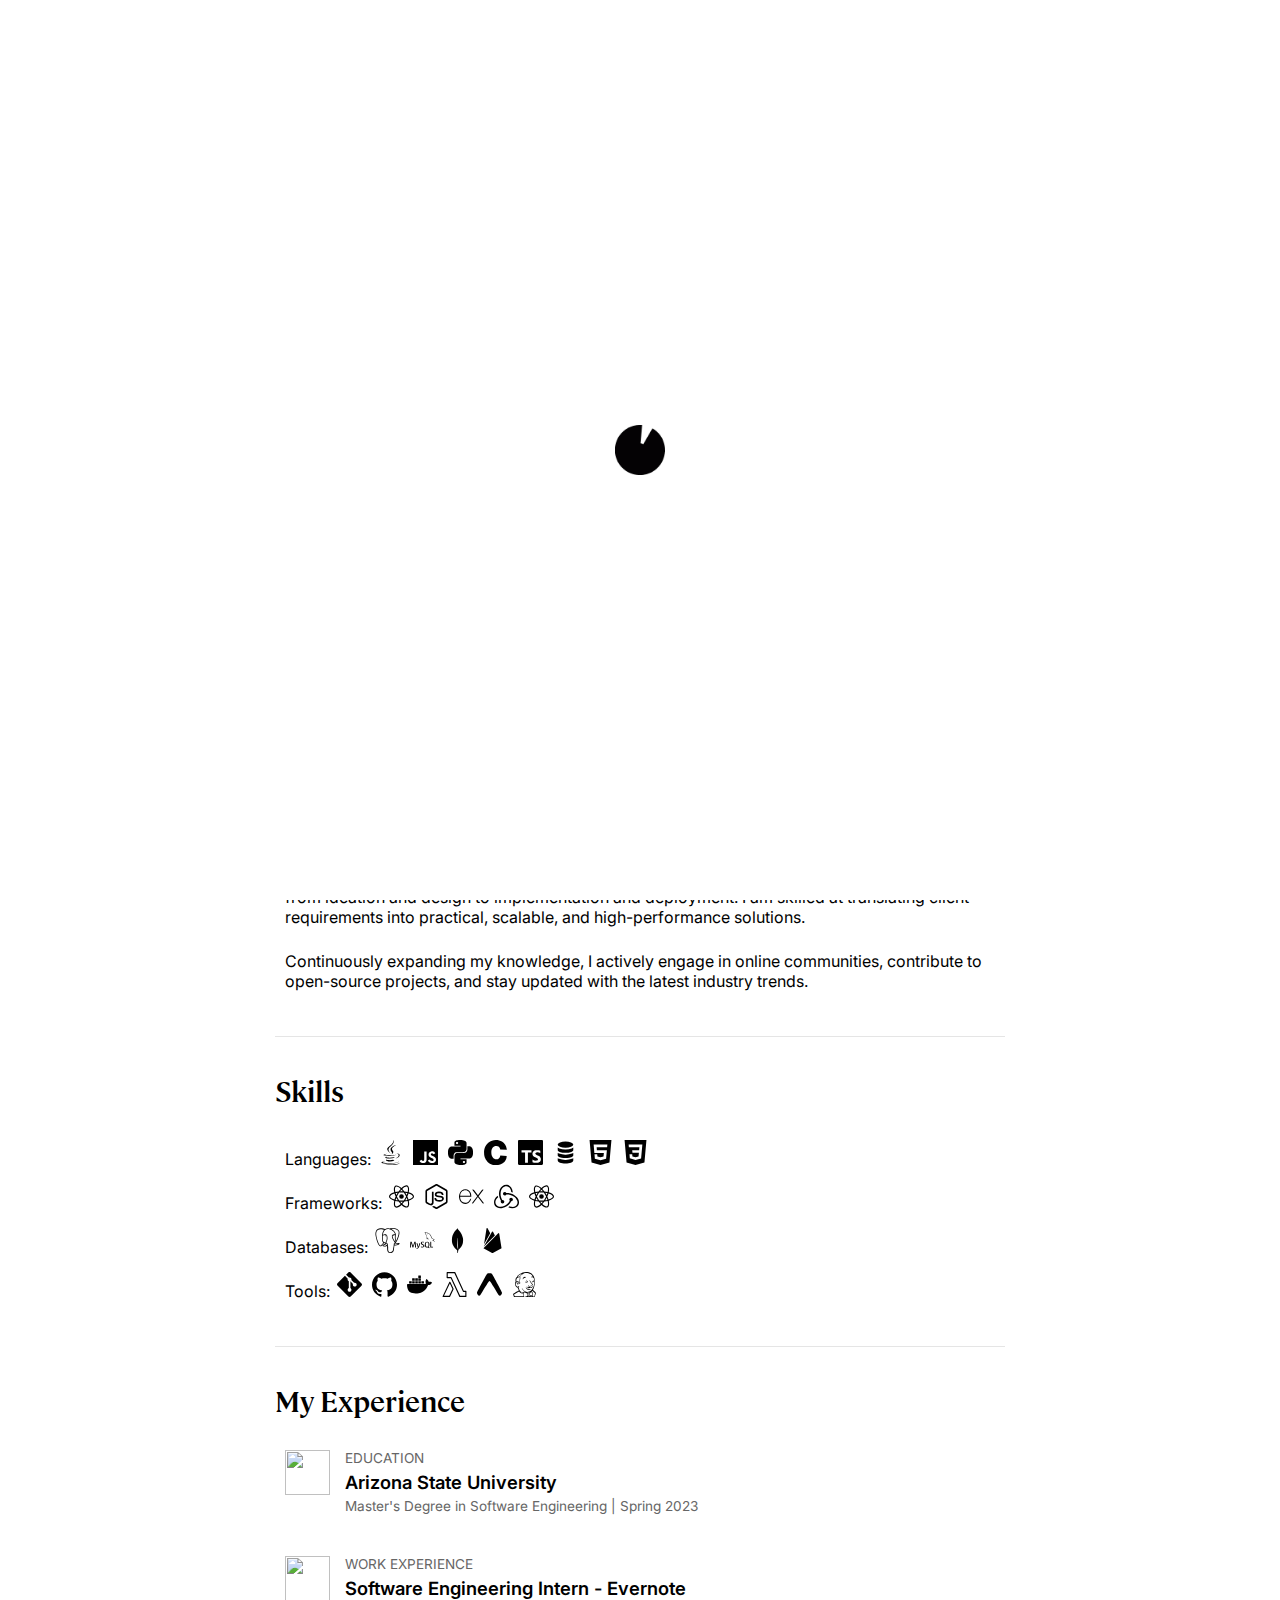
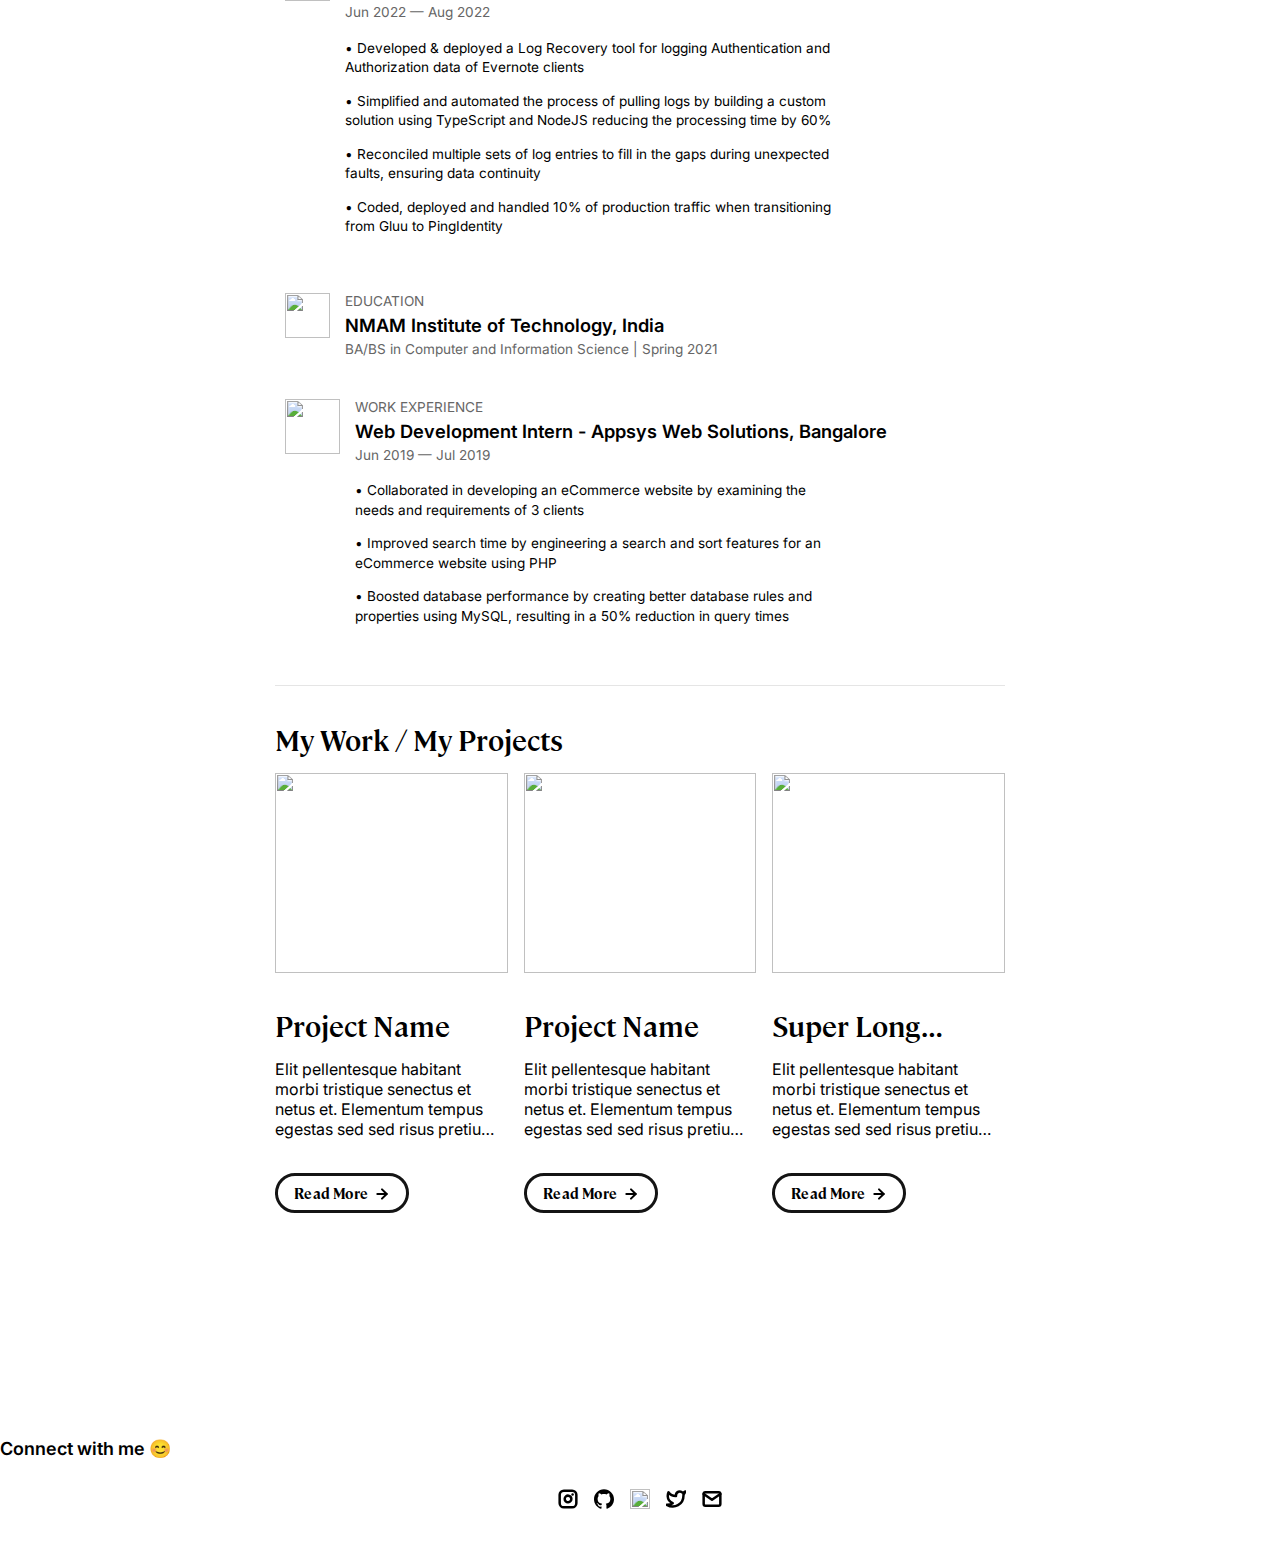
==== index.html @ eb9c3b31 "finished features section" ====
<!DOCTYPE html>
<html lang="en">
	<head>
		<meta charset="utf-8">
    <link rel="icon" href="./assets/images/icon.webp" />
		<title>Maaz's Portfolio</title>
    <meta name="description" content="Check out Maaz Ahmed's portfolio.">
    <meta name="viewport" content="width=device-width, initial-scale=1" />
    <meta name="keywords" content="maaz ahmed, MAAZ AHMED, Ahmed Maaz, Ahmed, Maaz Ahmed, software engineering, full stack development, web development, portfolio, projects, devops, ">
		<link rel="stylesheet" href="./css/layout.css">
    <link rel="stylesheet" href="./css/typography.css">
    <link rel="stylesheet" href="./css/utilities.css">
    <script src="https://cdnjs.cloudflare.com/ajax/libs/animejs/3.2.1/anime.min.js"></script>
    <script defer src="./js/script.js"></script>


	</head>
	<body>
    <!-- NAVBAR -->
    
    <div class="navbar">
      <a class="nav-title-link" href="./index.html">
        <span class="nav-title">My Software Journey</span>
        <a class="button" href="#footer">
          <span class="button-text">Contact Me</span>
        </a>
      </a>
    </div>
    <div id="preloader">
      <img src="./assets/images/loader.gif" alt="Loading...">
    </div>

    <!-- MAIN PAGE CONTENT -->
    <div id="main-content">

      <!-- PORTFOLIO HEADER -->
      <div id="portfolio-header">
        <div id="portfolio-header-image-container">
          <img src="./assets/images/main.webp" class="portfolio-header-image">
        </div>
        <div id="portfolio-header-text-container">
            <div class="header-text">
              <span class="main-title">Hi, I'm Maaz</span>
              <div class="body-text">Versatile Full Stack Developer | Problem Solver | Open Source Enthusiast</div>
              <div class="body-text">I like getting things done</div>
              <div class="body-text">Seeking Entry-Level Software Engineering positions</div>
            </div>
            <a class="button" id="my-work-link">
              <span class="button-text">Check out my projects</span> 
              <image src="./assets/icons/arrow-right.svg" class="right-arrow-icon"/>
            </a>
        </div>
      </div>
      <hr>

      <!-- ABOUT SECTION -->
      <div id="about-section">
        <span class="subheader-text">About Me</span>
        <div class="about-section-content">
          <div class="body-text">I'm a passionate software engineer with a Masters in Software Engineering from Arizona State University (2023) and a Bachelors in Technology in Information Science from NMAM Institute of Technology, India (2021).</div>
          <div class="body-text">Throughout my software engineering journey, I have explored various domains, including web development, mobile development, and productivity tools. I have honed my skills in web development, leveraging technologies such as React for creating responsive and intuitive user interfaces. Additionally, I have dabbled in mobile development using frameworks like React Native to build cross-platform applications that deliver seamless experiences.</div>
          <div class="body-text">In addition to my frontend expertise, I have worked extensively with backend technologies, including Node.js, RESTful APIs, and databases. This has allowed me to develop custom solutions that enhance productivity and streamline workflows for various projects.</div>
          <div class="body-text">My project portfolio showcases a deep understanding of the software development lifecycle, from ideation and design to implementation and deployment. I am skilled at translating client requirements into practical, scalable, and high-performance solutions.</div>
          <div class="body-text">Continuously expanding my knowledge, I actively engage in online communities, contribute to open-source projects, and stay updated with the latest industry trends.</div>
        </div>
      </div>
      <hr>

      <!-- SKILLS SECTION -->

      <div id="skills-section">
        <span class="subheader-text">Skills</span>
        <div class="skills-section-content">
          <div class="body-text">Languages:
            <img src="./assets/icons/java.svg" class="skill-icon" title="Java" />
            <img src="./assets/icons/javascript.svg" class="skill-icon" title="JavaScript" />
            <img src="./assets/icons/python.svg" class="skill-icon" title="Python" />
            <img src="./assets/icons/c.svg" class="skill-icon" title="C" />
            <img src="./assets/icons/typescript.svg" class="skill-icon" title="TypeScript" />
            <img src="./assets/icons/sql.svg" class="skill-icon" title="SQL" />
            <img src="./assets/icons/html5.svg" class="skill-icon" title="HTML5" />
            <img src="./assets/icons/css3.svg" class="skill-icon" title="CSS3" />
          </div>
          <div class="body-text">Frameworks:
            <img src="./assets/icons/react.svg" class="skill-icon" title="React" />
            <img src="./assets/icons/nodedotjs.svg" class="skill-icon" title="Node.js" />
            <img src="./assets/icons/express.svg" class="skill-icon" title="Express" />
            <img src="./assets/icons/redux.svg" class="skill-icon" title="Redux" />
            <img src="./assets/icons/react.svg" class="skill-icon" title="React Native" />
          </div>
          <div class="body-text">Databases: 
            <img src="./assets/icons/postgresql.svg" class="skill-icon" title="PostgreSQL" />
            <img src="./assets/icons/mysql.svg" class="skill-icon" title="MySQL" />
            <img src="./assets/icons/mongodb.svg" class="skill-icon" title="MongoDB" />
            <img src="./assets/icons/firebase.svg" class="skill-icon" title="Firebase" />
          </div>
          <div class="body-text">Tools: 
            <img src="./assets/icons/git.svg" class="skill-icon" title="Git" />
            <img src="./assets/icons/github.svg" class="skill-icon" title="GitHub" />
            <img src="./assets/icons/docker.svg" class="skill-icon" title="Docker" />
            <img src="./assets/icons/awslambda.svg" class="skill-icon" title="AWS Lambda" />
            <img src="./assets/icons/expo.svg" class="skill-icon" title="Expo" />
            <img src="./assets/icons/jenkins.svg" class="skill-icon" title="Jenkins" />
          </div>
        </div>
      </div>
      <hr>

      <!-- EXPERIENCE SECTION -->

      <div id="my-experience-section">
        <span class="subheader-text">My Experience</span>
        <div class="experience-row">
          <img src="./assets/images/asu.webp" class="experience-icon" />
          <div class="experience-column">
            <div class="experience-category">EDUCATION</div>
            <div class="experience-title">Arizona State University</div>
            <div class="experience-subtitle">Master's Degree in Software Engineering  |  Spring 2023</div>
          </div>
        </div>

        <div class="experience-row">
          <img src="./assets/images/evernote.webp" class="experience-icon" />
          <div class="experience-column">
            <div class="experience-category">WORK EXPERIENCE</div>
            <div class="experience-title">Software Engineering Intern - Evernote</div>
            <div class="experience-subtitle">Jun 2022 — Aug 2022</div>
            <div class="experience-description">
              <p>• Developed & deployed a Log Recovery tool for logging Authentication and Authorization data of Evernote clients</p>
              <p>• Simplified and automated the process of pulling logs by building a custom solution using TypeScript and NodeJS reducing the processing time by 60% </p>
              <p>• Reconciled multiple sets of log entries to fill in the gaps during unexpected faults, ensuring data continuity</p>
              <p>• Coded, deployed and handled 10% of production traffic when transitioning from Gluu to PingIdentity</p>
            </div>
          </div>
        </div>

        <div class="experience-row">
          <img src="./assets/images/nitte.webp" class="experience-icon" />
          <div class="experience-column">
            <div class="experience-category">EDUCATION</div>
            <div class="experience-title">NMAM Institute of Technology, India</div>
            <div class="experience-subtitle">BA/BS in Computer and Information Science  |  Spring 2021</div>
          </div>
        </div>

        <div class="experience-row">
          <img src="./assets/icons/work.png" class="work-icon" />
          <div class="experience-column">
            <div class="experience-category">WORK EXPERIENCE</div>
            <div class="experience-title">Web Development Intern - Appsys Web Solutions, Bangalore</div>
            <div class="experience-subtitle">Jun 2019 — Jul 2019</div>
            <div class="experience-description">
              <p>• Collaborated in developing an eCommerce website by examining the needs and requirements of 3 clients</p>
              <p>• Improved search time by engineering a search and sort features for an eCommerce website using PHP</p>
              <p>• Boosted database performance by creating better database rules and properties using MySQL, resulting in a 50% reduction in query times</p>
            </div>
          </div>
        </div>
      </div>
      <hr>

      <!-- PROJECTS / MY WORK SECTION -->
      <div id="my-work-section">
        
        <span class="subheader-text">My Work / My Projects</span>

        <div class="projects-container">
          <div class="project-card">
            <img src="./assets/images/desktop.webp" class="project-image">
            <div class="project-card-text-container">
              <div class="subheader-text project-title">Project Name</div>
              <div class="body-text project-card-text">Elit pellentesque habitant morbi tristique senectus et netus et. Elementum tempus egestas sed sed risus pretium quam. Nibh ipsum consequat nisl vel pretium</div>
            </div>
            <a class="button" href="./pages/artnbuff/artnbuff.html">
              <span class="button-text">Read More</span>
              <image src="./assets/icons/arrow-right.svg" class="right-arrow-icon"/>
            </a>
          </div>
          <div class="project-card">
            <img src="./assets/images/code.webp" class="project-image">
            <div class="project-card-text-container">
              <div class="subheader-text project-title">Project Name</div>
              <div class="body-text project-card-text">Elit pellentesque habitant morbi tristique senectus et netus et. Elementum tempus egestas sed sed risus pretium quam. Nibh ipsum consequat nisl vel pretium</div>
            </div>
            <a class="button" href="./project-pages/project-template.html">
              <span class="button-text">Read More</span>
              <image src="./assets/icons/arrow-right.svg" class="right-arrow-icon"/>
            </a>
          </div>
          <div class="project-card">
            <img src="./assets/images/sketchbook.webp" class="project-image">
            <div class="project-card-text-container">
              <div class="subheader-text project-title">Super Long Project Name That Should be Hidden</div>
              <div class="body-text project-card-text">Elit pellentesque habitant morbi tristique senectus et netus et. Elementum tempus egestas sed sed risus pretium quam. Nibh ipsum consequat nisl vel pretium</div>
            </div>
            <a class="button" href="./project-pages/project-template.html">
              <span class="button-text">Read More</span>
              <image src="./assets/icons/arrow-right.svg" class="right-arrow-icon"/>
            </a>
          </div>
        </div>
      </div>
    </div>

    <!-- FOOTER -->
    <div class="footer-text">Connect with me 😊</div>
    <div id="footer">
      
        <a class="icon-link" target="_blank" href="https://www.instagram.com/elfilosof/">
          <image src="./assets/icons/instagram.svg" class="footer-icon"/>
        </a>

        <a class="icon-link" target="_blank" href="https://github.com/elfilosof87">
          <image src="./assets/icons/github.svg" class="footer-icon"/>
        </a>

        <a class="icon-link" target="_blank" href="https://www.linkedin.com/in/maazahmed87/">
          <image src="./assets/icons/linkedin.svg" class="footer-icon"/>
        </a>

        <a class="icon-link" target="_blank" href="https://twitter.com/elfilosof87">
          <image src="./assets/icons/twitter.svg" class="footer-icon"/>
        </a>
        <a class="icon-link" href="mailto:elfilosof@protonmail.com">
          <image src="./assets/icons/mail.svg" class="footer-icon"/>
        </a>
      
    </div>

	</body>
</html>
---- css/layout.css ----
* {
  box-sizing: border-box;
}

html {
  text-size-adjust: none;
  -webkit-text-size-adjust: none;
  -moz-text-size-adjust: none;
  -ms-text-size-adjust: none;
}

body {
  margin: 0;
  -webkit-font-smoothing: antialiased;
  -moz-osx-font-smoothing: grayscale;
  background-color: white;
  color: black;
}

hr {
  border: none;
  border-top: 0.5px solid #e5e5e5;
  margin: 0px 0;
}



/* Main Page Layout */

#main-content {
  margin: 225px 425px;
  display: flex;
  flex-direction: column;
  gap: 35px 65px;
}




/* Portfolio Header */

#portfolio-header {
  display: flex;
  gap: 20px;
  align-items: center;
}

#portfolio-header-image-container {
  display: flex;
  flex-direction: column;
  gap: 10px;
  flex-basis: 50%;
}

.portfolio-header-image {
  width: 100%;
  height: auto;
}

#portfolio-header-text-container {
  display: flex;
  flex-direction: column;
  gap: 34px;
  flex-basis: 75%;
}




/* About Section */

#about-section {
  display: flex;
  flex-direction: column;
  gap: 16px;
}

.about-section-content {
  display: flex;
  flex-direction: column;
  gap: 24px;
  padding: 10px;
  transition: box-shadow 0.3s ease;
}
.about-section-content:hover{
  box-shadow: 0 0 10px 2px rgba(0, 0, 0, 0.1);
}

/* Skills Section */
#skills-section {
  display: flex;
  flex-direction: column;
  gap: 16px;
}
.skills-section-content{
  display: flex;
  flex-direction: column;
  gap: 15px;
  margin-top: 6px;
  padding: 10px;
  transition: box-shadow 0.3s ease;
}

.skills-section-content:hover{
  box-shadow: 0 0 10px 2px rgba(0, 0, 0, 0.1);
}

.skill-icon{
  width: 25px;
  height: 25px;
  margin-left: 3px;
  margin-right: 3px;
}

/* Experience Section */
#my-experience-section {
  display: flex;
  flex-direction: column;
  gap: 16px;
}

.my-section-content {
  display: flex;
  flex-direction: column;
  gap: 24px;
}

.experience-row{
  display: flex;
  flex-direction: row;
  gap: 15px;
  margin-top: 6px;
  padding: 10px;
  transition: box-shadow 0.3s ease;
}
.experience-row:hover{
  box-shadow: 0 0 10px 2px rgba(0, 0, 0, 0.1);
}

.experience-column{
  display: flex;
  flex-direction: column;
  gap: 5px;
}

.experience-icon{
  width: 45px;
  height: 45px;
}

.work-icon{
  width:55px;
  height:55px;
}


/* Project Section */

#my-work-section {
  display: flex;
  flex-direction: column;
  gap: 16px;
}

.projects-container {
  display: flex;
  gap: 34px 16px;
  flex-wrap: wrap;
}

    /* Project Cards */

    .project-card {
      max-width: calc((100% - 32px) / 3);
      display: flex;
      flex-direction: column;
      gap: 34px;
    }

    .project-card-text-container {
      flex-direction: column;
      display: flex;
      gap: 16px
    }

    .project-image {
      width: 100%;
      height: 200px;
      object-fit: cover;
      object-position: center;
    }




/* Project Pages */

#project-header {
  display: flex;
  flex-direction: column;
  gap: 16px;
}

.project-header-image {
  width: 100%;
  height: auto;
}

#project-details {
  display: flex;
  flex-direction: column;
  gap: 16px;
}

.project-details-content {
  display: flex;
  flex-direction: column;
  gap: 34px;
}

.project-features{
  gap: 15px;
  width: 93%;
  padding: 0% 3%;
}

    /* Project Gallery */

    #project-gallery {
      display: flex;
      flex-direction: column;
      gap: 16px;
    }

    .project-gallery-content {
      display: flex;
      flex-wrap: wrap;
      gap: 34px 16px;
    }

    .gallery-image-container {
      width: 100%;
      display: flex;
      flex-direction: column;
      gap: 10px;
    }

    .gallery-image-container.half-width {
      width: calc((100% - 16px) / 2);
    }

    .gallery-image {
      width: 100%;
      height: auto;
    }


/* Extra Extra large devices (large laptops and desktops, 1200px and below) */
@media only screen and (max-width: 1600px) {
  #main-content {
    margin: 225px 275px;
  }
}

/* Extra large devices (large laptops and desktops, 1200px and below) */
@media only screen and (max-width: 1200px) {
  #main-content {
    margin: 225px 175px;
  }
}

/* Large devices (laptops/desktops, 1000px and below) */
@media only screen and (max-width: 1000px) {
  #main-content {
    margin: 225px 75px;
  }
}

/* Small devices (portrait tablets and large phones, 800px and below) */
@media only screen and (max-width: 800px) {
  #main-content {
    margin: 125px 20px;
  }

  #portfolio-header {
    flex-direction: column;
  }

  .project-card {
    max-width: calc((100% - 16px) / 2);
  }
}

/* Small devices (portrait tablets and large phones, 600px and below) */
@media only screen and (max-width: 600px) {
  #main-content {
    margin: 125px 20px;
  }

  .project-card {
    max-width: 100%;
  }
}


#preloader {
  position: fixed;
  top: 0;
  left: 0;
  width: 100%;
  height: 100%;
  background-color: #fff;
  z-index: 9999;
  display: flex;
  justify-content: center;
  align-items: center;
}

#preloader img {
  width: 50px;
  height: 50px;
  animation: spin 2s linear infinite;
}

@keyframes spin {
  0% {
    transform: rotate(0deg);
  }
  100% {
    transform: rotate(360deg);
  }
}

/* Hide preloader once content is loaded */
body.loaded #preloader {
  display: none;
}
---- css/typography.css ----
/* Path: css\typography.css */
/* how to import font from '/assets/font*/

@import url("/assets/font/stylesheet.css");
@import url('https://fonts.googleapis.com/css2?family=Inter:wght@100;200;300;400&display=swap');



body {
  font-family: "Cambon";
}

.nav-title {
  font-weight: 700;
  font-size: 24px;
}

.button-text {
  font-size: 14px;
  font-weight: 700;
}

.image-caption {
  font-family: 'Inter';
  font-size: 14px;
  font-weight: 400;
}

.main-title {
  font-size: 48px;
  font-weight: 700;
}

.subheader-text {
  font-size: 28px;
  font-weight: 600;
  font-family: 'Cambon';
}

.body-text {
  font-family: 'Inter';
  font-size: 16px;
  font-weight: 400;
}

.experience-category{
  font-family: 'Inter';
  font-weight: 400;
  color: #666;
  font-size: 0.85rem;
}

.experience-title{
  font-family: 'Inter';
  font-weight: 600;
  font-size: 1.15rem;
}

.experience-subtitle{
  font-family: 'Inter';
  font-weight: 400;
  color:#666;
  font-size: 0.85rem;
}

.experience-description{
  font-family: 'Inter';
  font-weight: 400;
  font-size: 0.85rem;
  width: 75%;
  line-height: 1.45;
}

.project-card-text {
  overflow: hidden;
  text-overflow: ellipsis;
  display: -webkit-box;
  -webkit-line-clamp: 4;
  -webkit-box-orient: vertical;
}

.project-title {
  overflow: hidden;
  text-overflow: ellipsis;
  display: -webkit-box;
  -webkit-line-clamp: 1;
  -webkit-box-orient: vertical;
}

.features-bold{
  font-family: 'Inter';
  font-weight: 600;
}

.footer-text {
  font-family: 'Inter';
  font-size: 18px;
  font-weight: 600;
}
---- css/utilities.css ----
/* Icons */

.right-arrow-icon {
  width: 16px;
  height: 16px;
  margin-top: 1px;
}

.footer-icon {
  width: 20px;
  height: 20px;
}

a.icon-link {
  transition: transform 200ms ease-in-out;
}

a.icon-link:hover {
  cursor: pointer;
  stroke-width: 5;
  margin: 0;
  transform: rotate(15deg);
}


/* Navbar Styling */

.navbar {
  width: 100%;
  padding: 30px 50px;
  display: flex;
  justify-content: space-between;
  align-items: center;
  position: fixed;
  top: 0;
  left: 0;
}

.nav-title-link {
  color: black;
  text-decoration: none;
}

.nav-title-link:hover {
  text-decoration: underline;
}

/* Small devices (portrait tablets and large phones, 800px and below) */
@media only screen and (max-width: 800px) {
  .navbar {
    padding: 20px 20px;
    background-color: white
  }
}


/* Button Styling */

a.button {
  padding: 8px 16px;
  border: 3px solid #141414;
  border-radius: 50px;
  color: black;
  text-decoration: none;
  width: fit-content;
  display: flex;
  gap: 5px;
  align-items: center;
}

a.button:hover {
  text-decoration: underline;
  text-decoration-thickness: 2px;
  cursor: pointer;
}


/* Footer Styling */

#footer {
  width: 100%;
  display: flex;
  padding: 30px 50px;
  justify-content: center;
  align-items: center;
  gap: 16px;
}

/* Link Styling */
a.no-underline {
  text-decoration: none;
  color: black
}

a.no-underline:hover {
  text-decoration: underline;
  cursor: pointer;
}

/* Small devices (portrait tablets and large phones, 800px and below) */
@media only screen and (max-width: 800px) {
  #footer {
    padding: 20px 20px;
  }
}
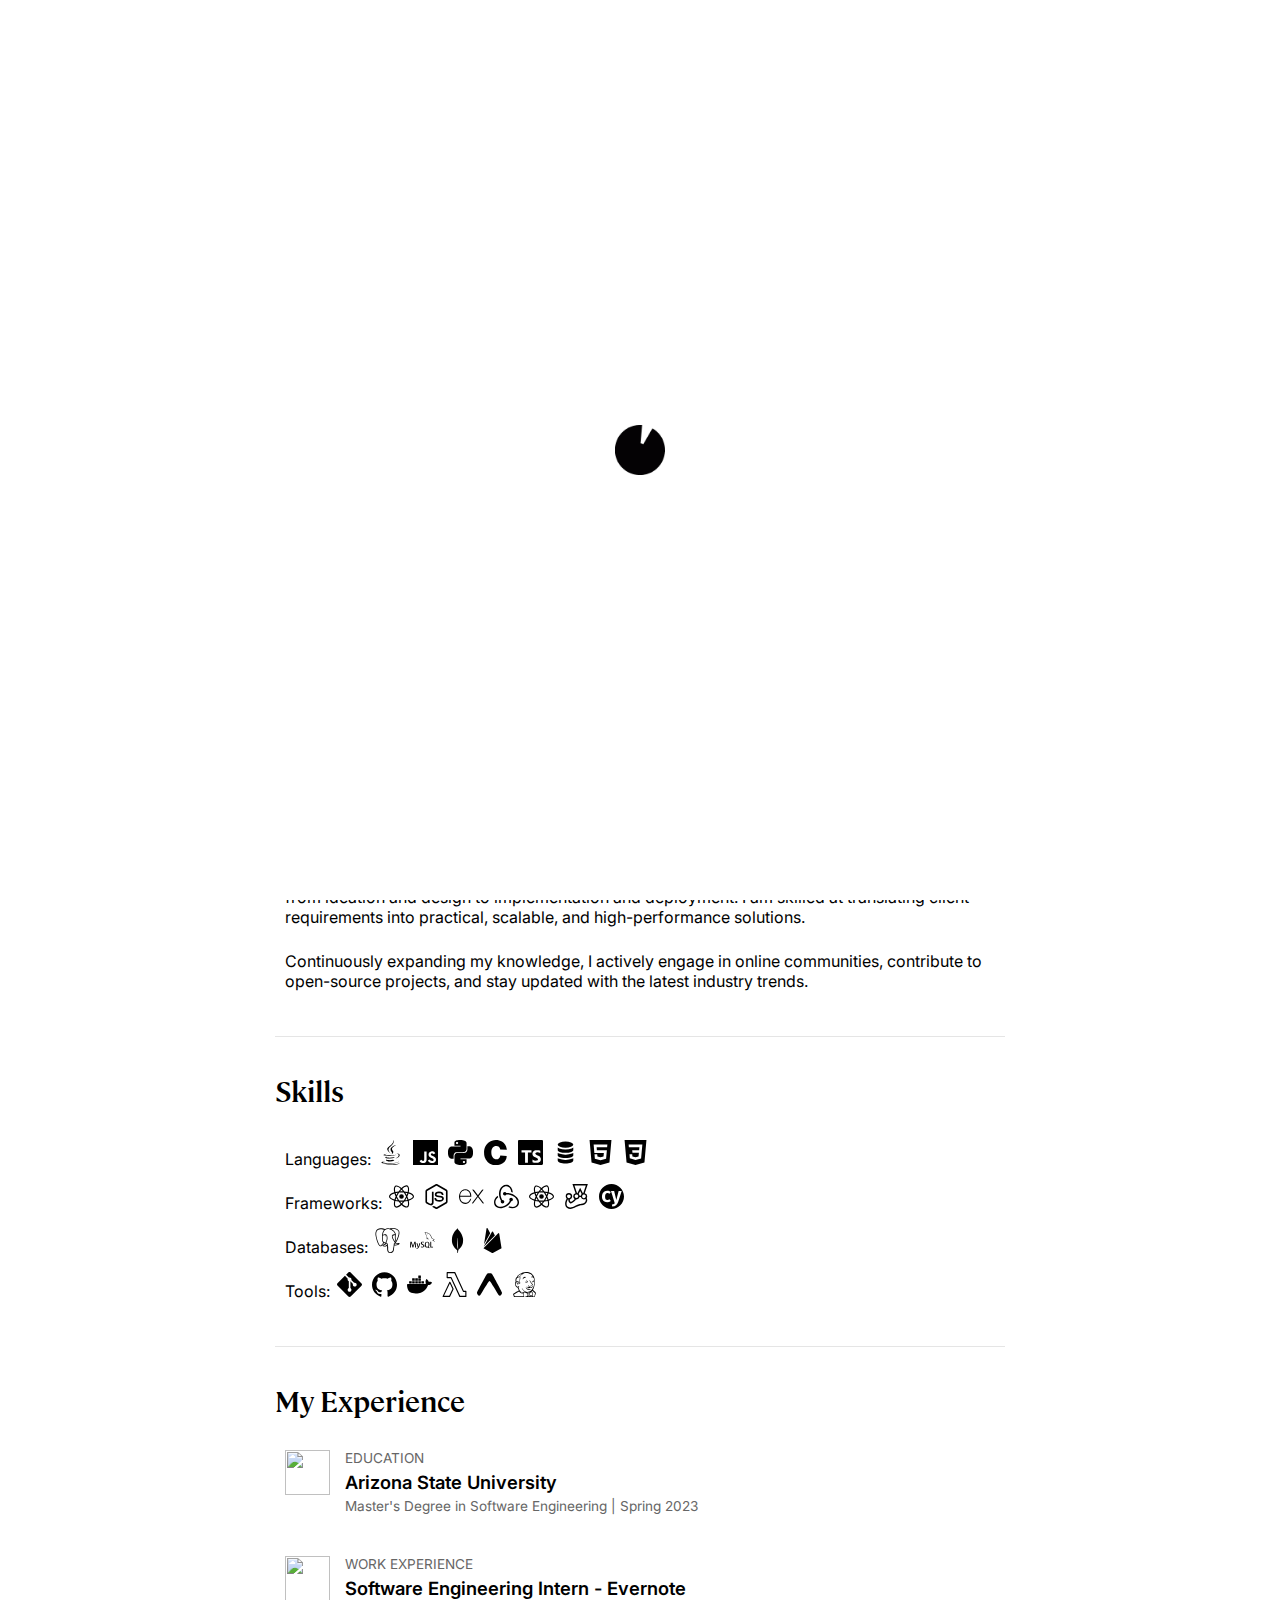
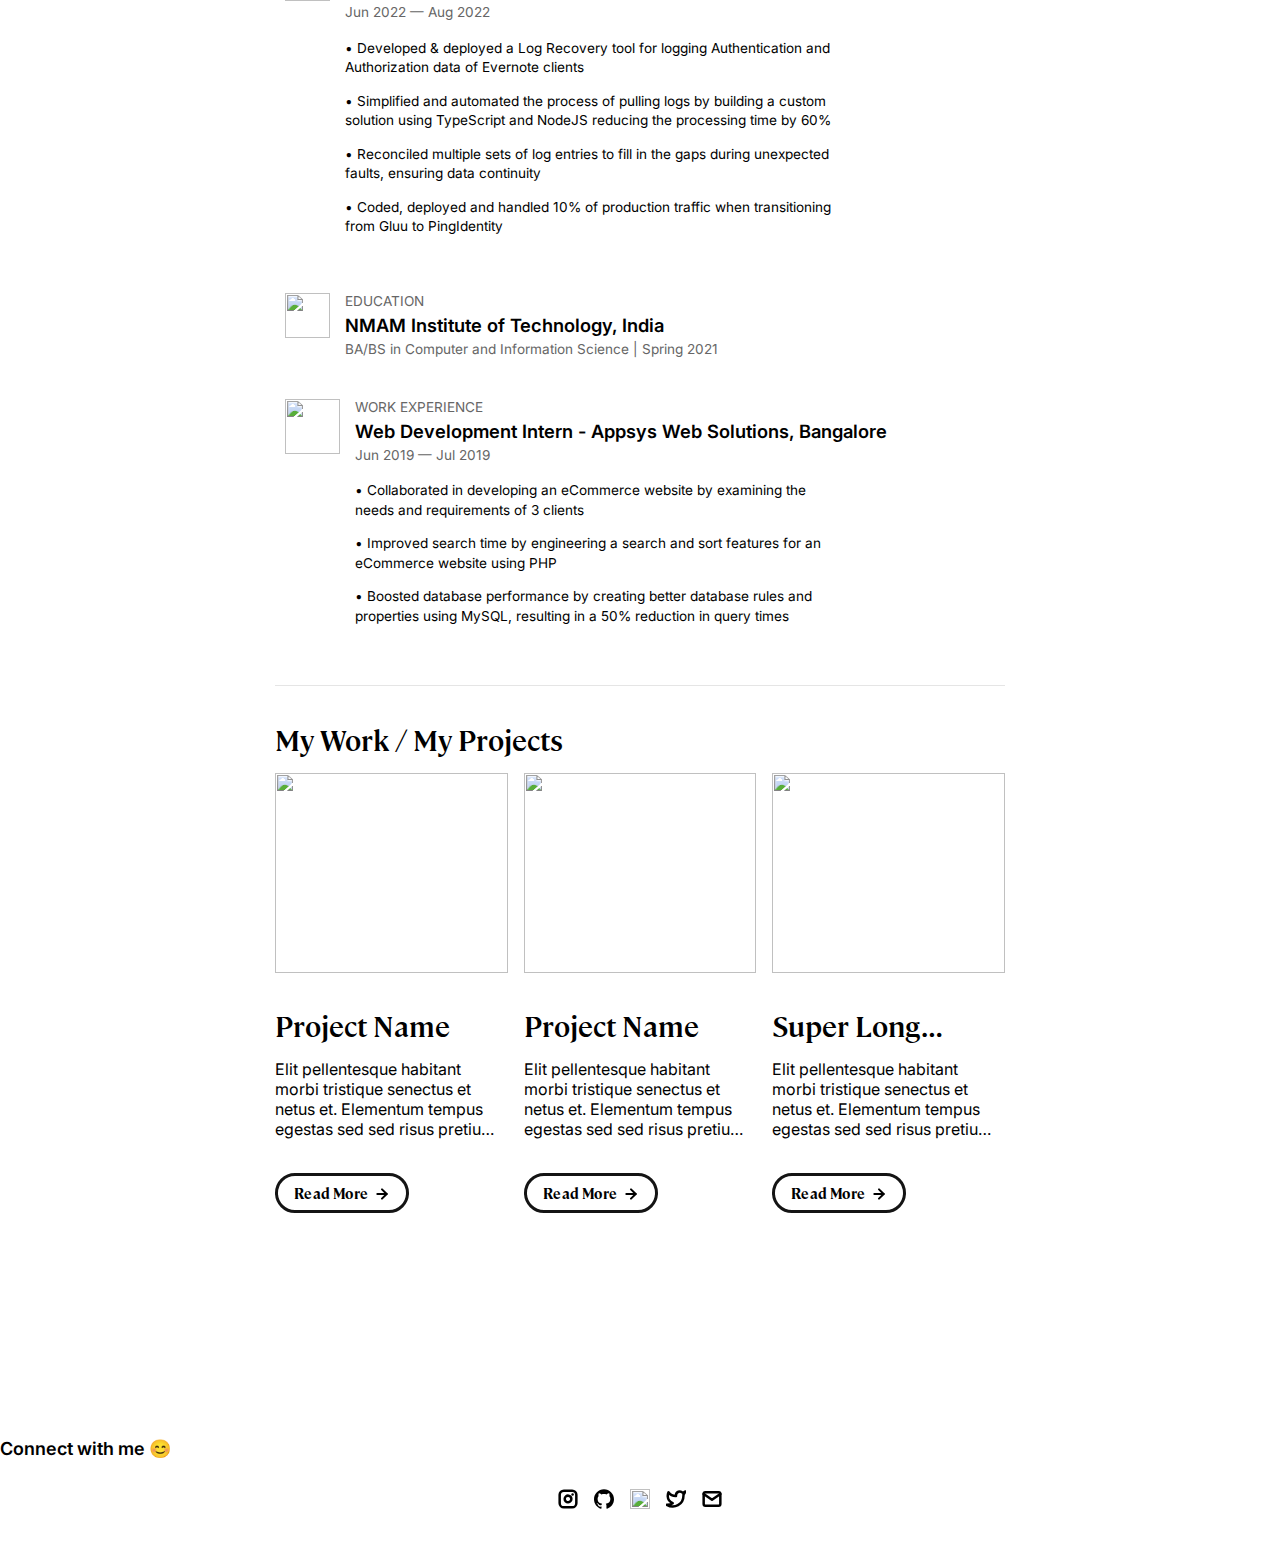
==== commit 2419d90f: "loader for project page done" ====
--- a/index.html
+++ b/index.html
@@ -87,6 +87,8 @@
             <img src="./assets/icons/express.svg" class="skill-icon" title="Express" />
             <img src="./assets/icons/redux.svg" class="skill-icon" title="Redux" />
             <img src="./assets/icons/react.svg" class="skill-icon" title="React Native" />
+            <img src="./assets/icons/jest.svg" class="skill-icon" title="Jest" />
+            <img src="./assets/icons/cypress.svg" class="skill-icon" title="Cypress" />
           </div>
           <div class="body-text">Databases: 
             <img src="./assets/icons/postgresql.svg" class="skill-icon" title="PostgreSQL" />
--- a/css/layout.css
+++ b/css/layout.css
@@ -222,6 +222,13 @@
   gap: 15px;
   width: 93%;
   padding: 0% 3%;
+}
+
+.project-technolgies{
+  display: flex;
+  flex-direction: row;
+  padding: 0% 3%;
+  gap: 1%
 }
 
     /* Project Gallery */
@@ -334,4 +341,4 @@
 /* Hide preloader once content is loaded */
 body.loaded #preloader {
   display: none;
-}
+}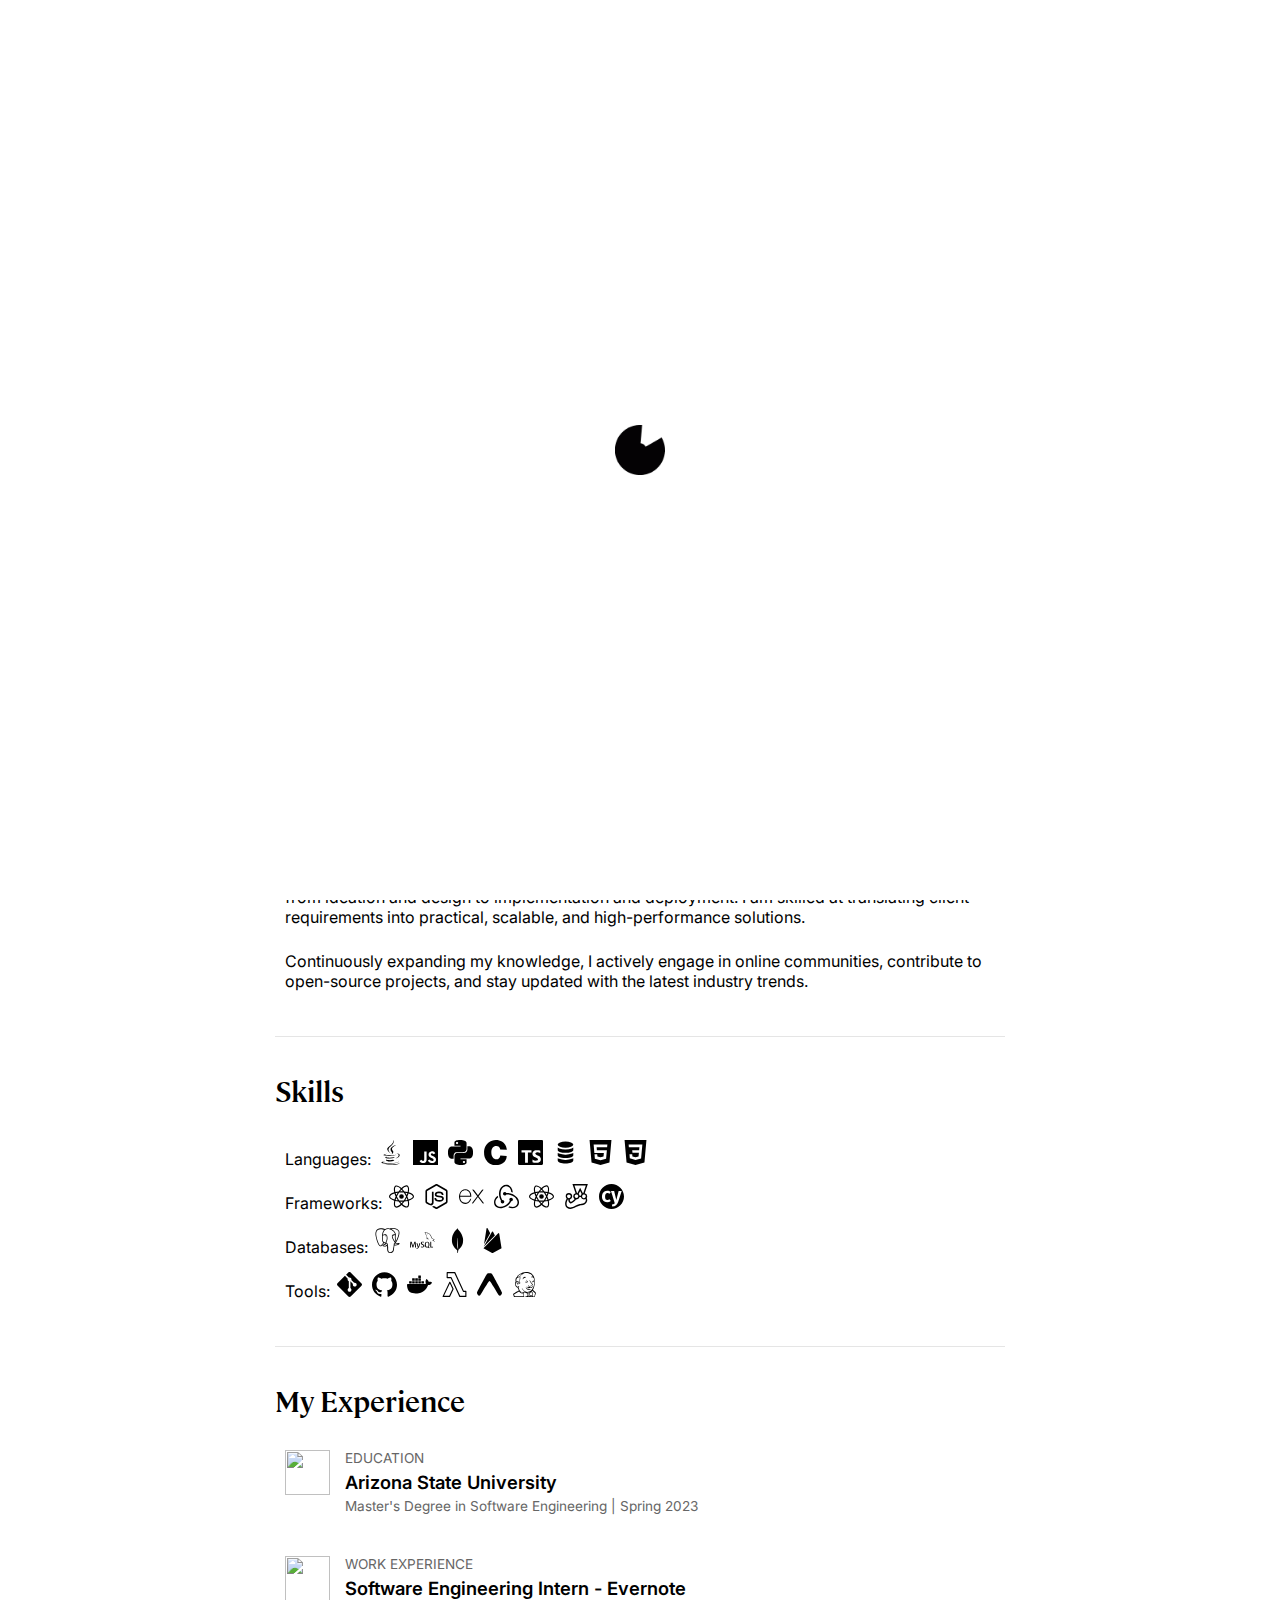
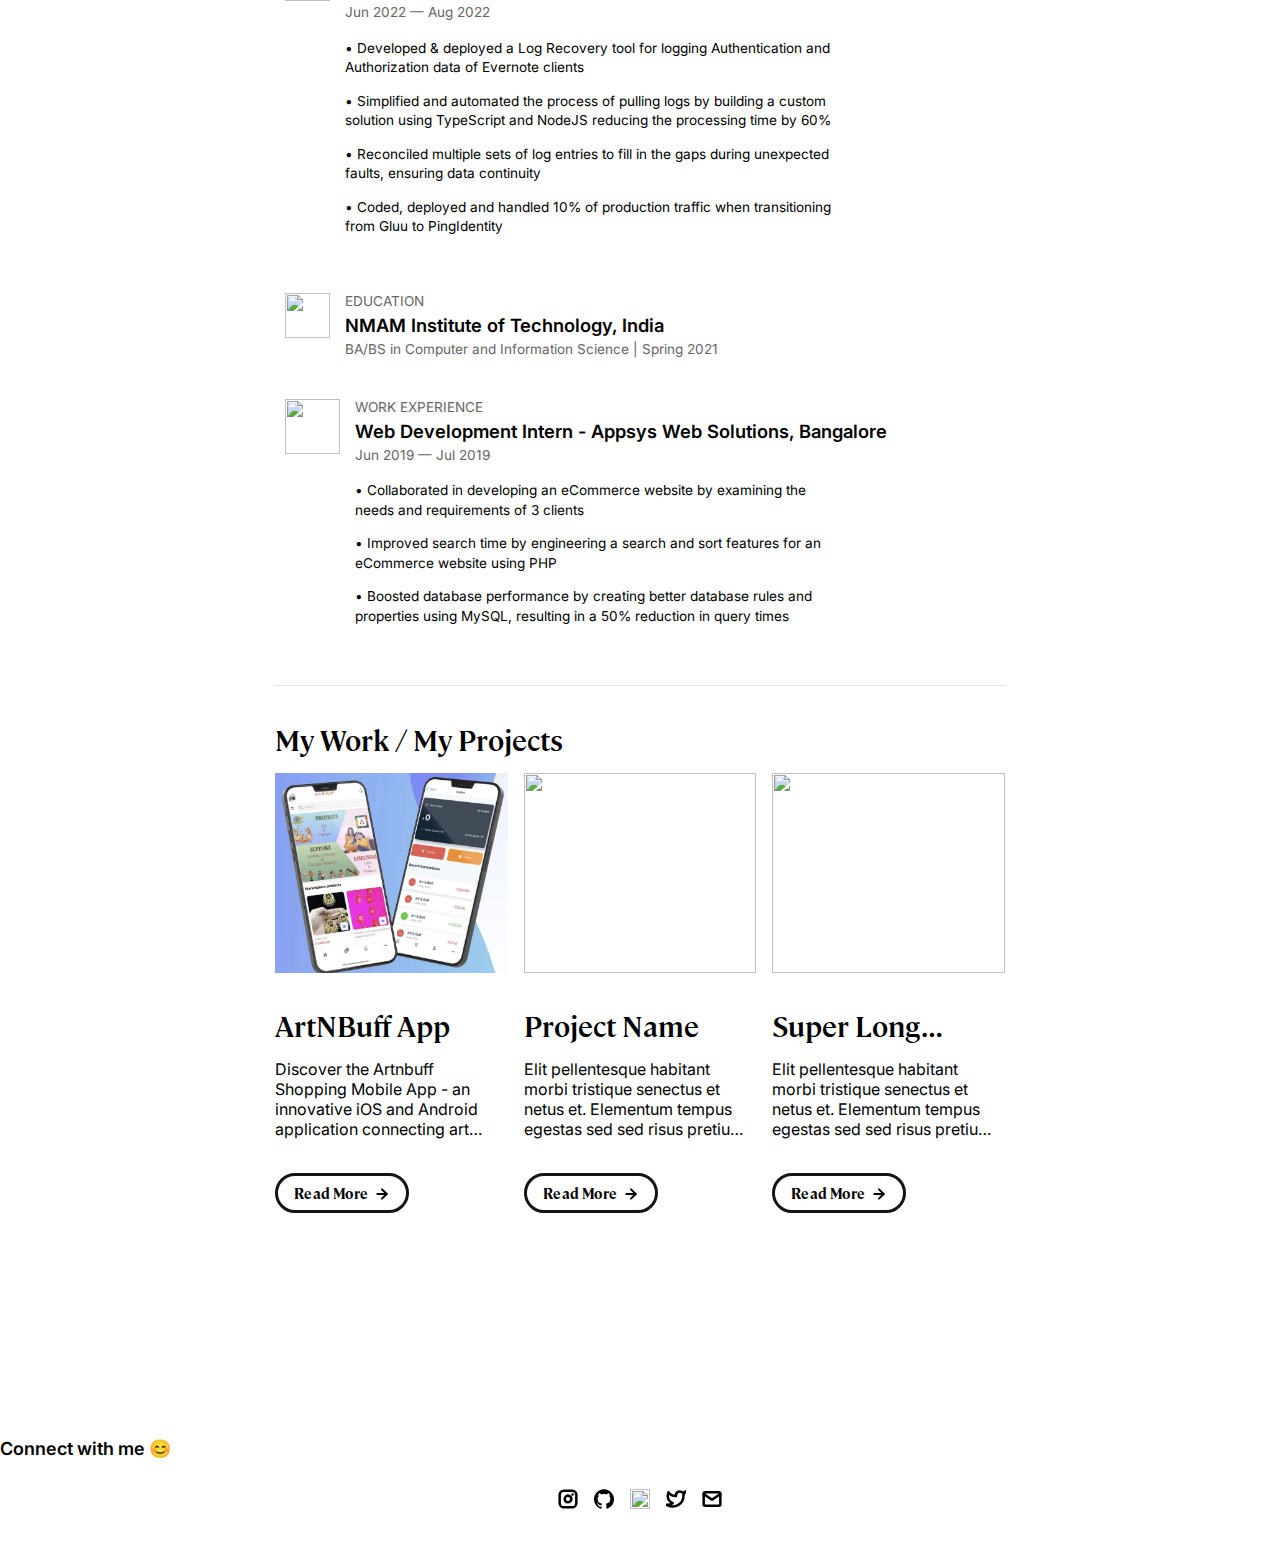
==== commit b886b318: "finished gallery and screenshots artnbuff" ====
--- a/index.html
+++ b/index.html
@@ -168,10 +168,11 @@
 
         <div class="projects-container">
           <div class="project-card">
-            <img src="./assets/images/desktop.webp" class="project-image">
+            <img src="./assets/images/1.webp" class="project-image">
             <div class="project-card-text-container">
-              <div class="subheader-text project-title">Project Name</div>
-              <div class="body-text project-card-text">Elit pellentesque habitant morbi tristique senectus et netus et. Elementum tempus egestas sed sed risus pretium quam. Nibh ipsum consequat nisl vel pretium</div>
+              <div class="subheader-text project-title">ArtNBuff App</div>
+              <div class="body-text project-card-text">Discover the Artnbuff Shopping Mobile App - an innovative iOS and Android application connecting art lovers worldwide
+              with Indian art.</div>
             </div>
             <a class="button" href="./pages/artnbuff/artnbuff.html">
               <span class="button-text">Read More</span>
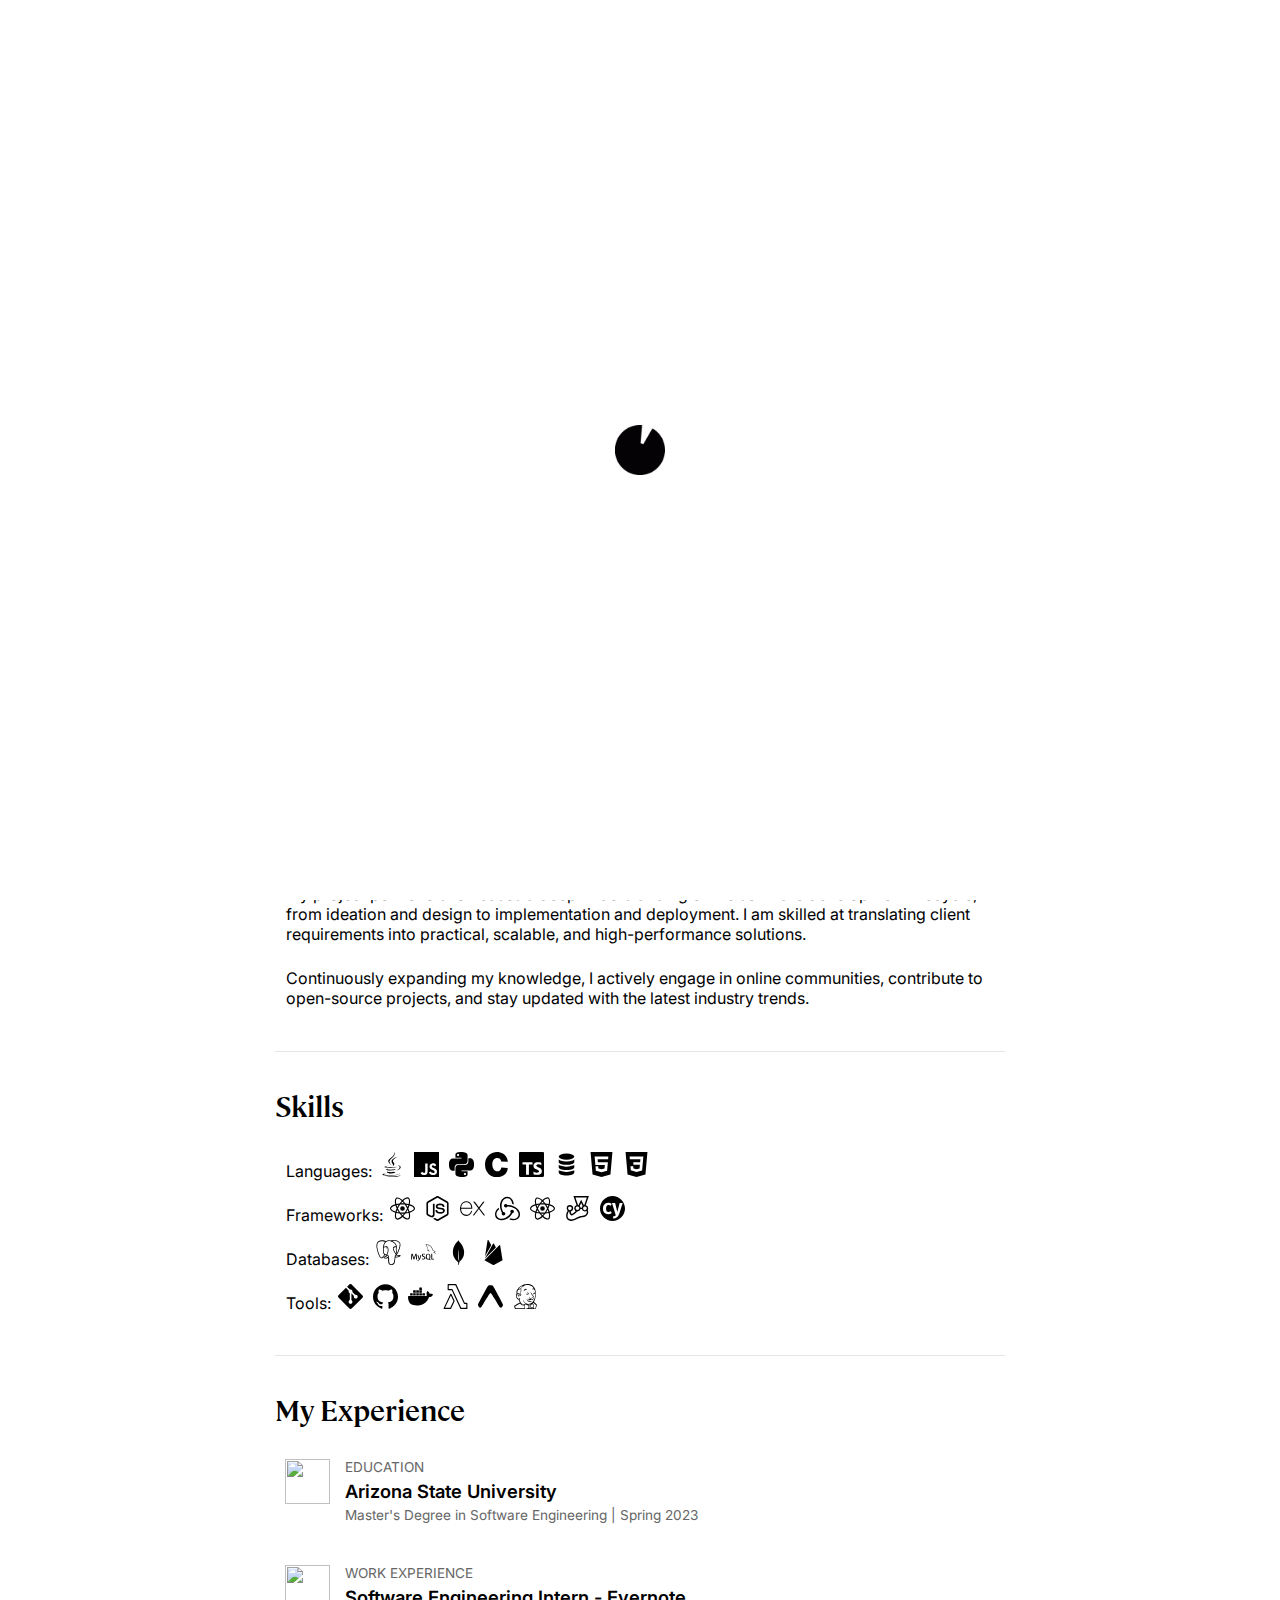
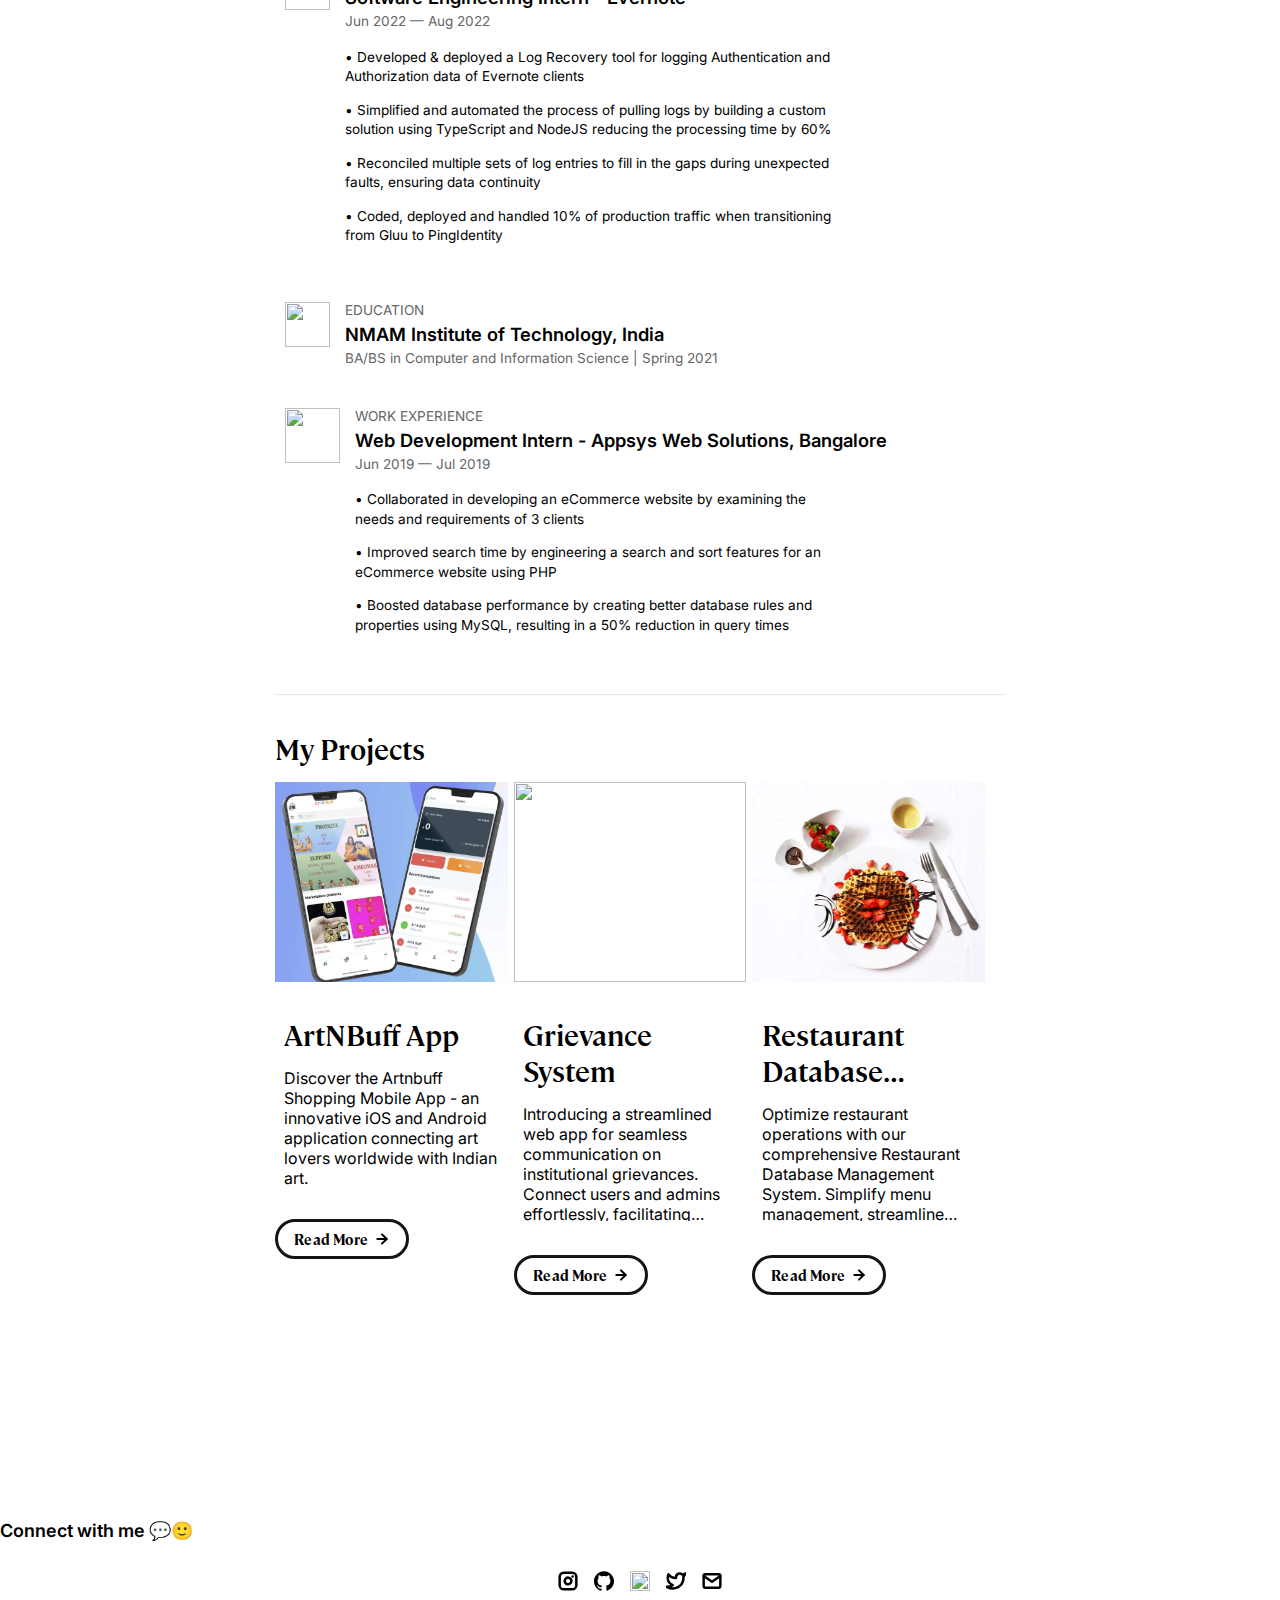
==== commit 70ee007d: "project 3 card updated" ====
--- a/index.html
+++ b/index.html
@@ -41,8 +41,8 @@
         <div id="portfolio-header-text-container">
             <div class="header-text">
               <span class="main-title">Hi, I'm Maaz</span>
-              <div class="body-text">Versatile Full Stack Developer | Problem Solver | Open Source Enthusiast</div>
-              <div class="body-text">I like getting things done</div>
+              <div class="body-text">Versatile Full Stack Developer 🔧| Problem Solver 🧩| Open Source Enthusiast 📚</div>
+              <div class="body-text">I like to dive into complex everday problems and find elegant code solutions 🔎🚀</div>
               <div class="body-text">Seeking Entry-Level Software Engineering positions</div>
             </div>
             <a class="button" id="my-work-link">
@@ -164,7 +164,7 @@
       <!-- PROJECTS / MY WORK SECTION -->
       <div id="my-work-section">
         
-        <span class="subheader-text">My Work / My Projects</span>
+        <span class="subheader-text">My Projects</span>
 
         <div class="projects-container">
           <div class="project-card">
@@ -180,33 +180,35 @@
             </a>
           </div>
           <div class="project-card">
-            <img src="./assets/images/code.webp" class="project-image">
+            <img src="./assets/images/2.webp" class="project-image">
             <div class="project-card-text-container">
-              <div class="subheader-text project-title">Project Name</div>
-              <div class="body-text project-card-text">Elit pellentesque habitant morbi tristique senectus et netus et. Elementum tempus egestas sed sed risus pretium quam. Nibh ipsum consequat nisl vel pretium</div>
+              <div class="subheader-text project-title">Grievance System</div>
+              <div class="body-text project-card-text">Introducing a streamlined web app for seamless communication on institutional
+                grievances. Connect users and admins effortlessly, facilitating prompt resolution and effective collaboration.</div>
+            </div>
+            <a class="button" href="./pages/grievancesystem/grievancesystem.html">
+              <span class="button-text">Read More</span>
+              <image src="./assets/icons/arrow-right.svg" class="right-arrow-icon"/>
+            </a>
+          </div>
+          <div class="project-card">
+            <img src="./assets/images/3.webp" class="project-image">
+            <div class="project-card-text-container">
+              <div class="subheader-text project-title">Restaurant Database Management System</div>
+              <div class="body-text project-card-text">Optimize restaurant operations with our comprehensive Restaurant Database Management System. Simplify menu
+              management, streamline reservations, optimize order processing, and tracking.</div>
             </div>
             <a class="button" href="./project-pages/project-template.html">
               <span class="button-text">Read More</span>
               <image src="./assets/icons/arrow-right.svg" class="right-arrow-icon"/>
             </a>
           </div>
-          <div class="project-card">
-            <img src="./assets/images/sketchbook.webp" class="project-image">
-            <div class="project-card-text-container">
-              <div class="subheader-text project-title">Super Long Project Name That Should be Hidden</div>
-              <div class="body-text project-card-text">Elit pellentesque habitant morbi tristique senectus et netus et. Elementum tempus egestas sed sed risus pretium quam. Nibh ipsum consequat nisl vel pretium</div>
-            </div>
-            <a class="button" href="./project-pages/project-template.html">
-              <span class="button-text">Read More</span>
-              <image src="./assets/icons/arrow-right.svg" class="right-arrow-icon"/>
-            </a>
-          </div>
         </div>
       </div>
     </div>
 
     <!-- FOOTER -->
-    <div class="footer-text">Connect with me 😊</div>
+    <div class="footer-text">Connect with me 💬🙂</div>
     <div id="footer">
       
         <a class="icon-link" target="_blank" href="https://www.instagram.com/elfilosof/">
--- a/css/layout.css
+++ b/css/layout.css
@@ -7,6 +7,7 @@
   -webkit-text-size-adjust: none;
   -moz-text-size-adjust: none;
   -ms-text-size-adjust: none;
+  scroll-behavior: smooth;
 }
 
 body {
@@ -20,7 +21,7 @@
 hr {
   border: none;
   border-top: 0.5px solid #e5e5e5;
-  margin: 0px 0;
+  margin: 0
 }
 
 
@@ -79,7 +80,7 @@
   display: flex;
   flex-direction: column;
   gap: 24px;
-  padding: 10px;
+  padding: 1% 1.5%;
   transition: box-shadow 0.3s ease;
 }
 .about-section-content:hover{
@@ -97,7 +98,7 @@
   flex-direction: column;
   gap: 15px;
   margin-top: 6px;
-  padding: 10px;
+  padding: 1% 1.5%;
   transition: box-shadow 0.3s ease;
 }
 
@@ -164,33 +165,37 @@
 
 .projects-container {
   display: flex;
-  gap: 34px 16px;
+  gap: 34px 6px;
   flex-wrap: wrap;
 }
 
     /* Project Cards */
 
-    .project-card {
-      max-width: calc((100% - 32px) / 3);
-      display: flex;
-      flex-direction: column;
-      gap: 34px;
-    }
-
-    .project-card-text-container {
-      flex-direction: column;
-      display: flex;
-      gap: 16px
-    }
-
-    .project-image {
-      width: 100%;
-      height: 200px;
-      object-fit: cover;
-      object-position: center;
-    }
-
-
+.project-card {
+  max-width: calc((100% - 32px) / 3);
+  display: flex;
+  flex-direction: column;
+  gap: 34px;
+  transition: box-shadow 0.3s ease;
+}
+
+.project-card:hover{
+  box-shadow: 0 0 10px 2px rgba(0, 0, 0, 0.1);
+}
+
+.project-card-text-container {
+  flex-direction: column;
+  display: flex;
+  gap: 16px;
+  padding: 0% 4%;
+}
+
+.project-image {
+  width: 100%;
+  height: 200px;
+  object-fit: cover;
+  object-position: center;
+}
 
 
 /* Project Pages */
@@ -204,6 +209,11 @@
 .project-header-image {
   width: 100%;
   height: auto;
+  transition: box-shadow 0.3s ease;
+}
+
+.project-header-image:hover{
+  box-shadow: 0 0 10px 2px rgba(0, 0, 0, 0.2);
 }
 
 #project-details {
@@ -216,51 +226,67 @@
   display: flex;
   flex-direction: column;
   gap: 34px;
+  padding: 1% 1.5%;
+  transition: box-shadow 0.3s ease;
+}
+
+.project-details-content:hover{
+  box-shadow: 0 0 10px 2px rgba(0, 0, 0, 0.1);
 }
 
 .project-features{
   gap: 15px;
   width: 93%;
-  padding: 0% 3%;
+  padding: 1% 3%;
+  transition: box-shadow 0.3s ease;
 }
 
 .project-technolgies{
   display: flex;
   flex-direction: row;
-  padding: 0% 3%;
-  gap: 1%
+  padding: 1% 3%;
+  gap: 1%;
+  transition: box-shadow 0.3s ease;
+}
+
+.project-technolgies:hover{
+  box-shadow: 0 0 10px 2px rgba(0, 0, 0, 0.1);
 }
 
     /* Project Gallery */
-
-    #project-gallery {
-      display: flex;
-      flex-direction: column;
-      gap: 16px;
-    }
-
-    .project-gallery-content {
-      display: flex;
-      flex-wrap: wrap;
-      gap: 34px 16px;
-    }
-
-    .gallery-image-container {
-      width: 100%;
-      display: flex;
-      flex-direction: column;
-      gap: 10px;
-    }
-
-    .gallery-image-container.half-width {
-      width: calc((100% - 16px) / 2);
-    }
-
-    .gallery-image {
-      width: 100%;
-      height: auto;
-    }
-
+#project-gallery {
+  display: flex;
+  flex-direction: column;
+  gap: 16px;
+}
+
+.project-gallery-content {
+  display: flex;
+  flex-wrap: wrap;
+  gap: 34px 16px;
+}
+
+.gallery-image-container {
+  width: 100%;
+  display: flex;
+  flex-direction: column;
+  gap: 10px;
+  
+}
+
+.gallery-image-container.half-width {
+  width: calc((100% - 16px) / 2);
+}
+
+.gallery-image {
+  width: 100%;
+  height: auto;
+  transition: box-shadow 0.3s ease;
+}
+
+.gallery-image:hover {
+  box-shadow: 0 0 10px 2px rgba(0, 0, 0, 0.25);
+}
 
 /* Extra Extra large devices (large laptops and desktops, 1200px and below) */
 @media only screen and (max-width: 1600px) {
--- a/css/typography.css
+++ b/css/typography.css
@@ -77,7 +77,8 @@
   overflow: hidden;
   text-overflow: ellipsis;
   display: -webkit-box;
-  -webkit-line-clamp: 4;
+  -webkit-line-clamp: 6;
+  height: calc(1.21rem * 6);
   -webkit-box-orient: vertical;
 }
 
@@ -85,7 +86,7 @@
   overflow: hidden;
   text-overflow: ellipsis;
   display: -webkit-box;
-  -webkit-line-clamp: 1;
+  -webkit-line-clamp: 2;
   -webkit-box-orient: vertical;
 }
 
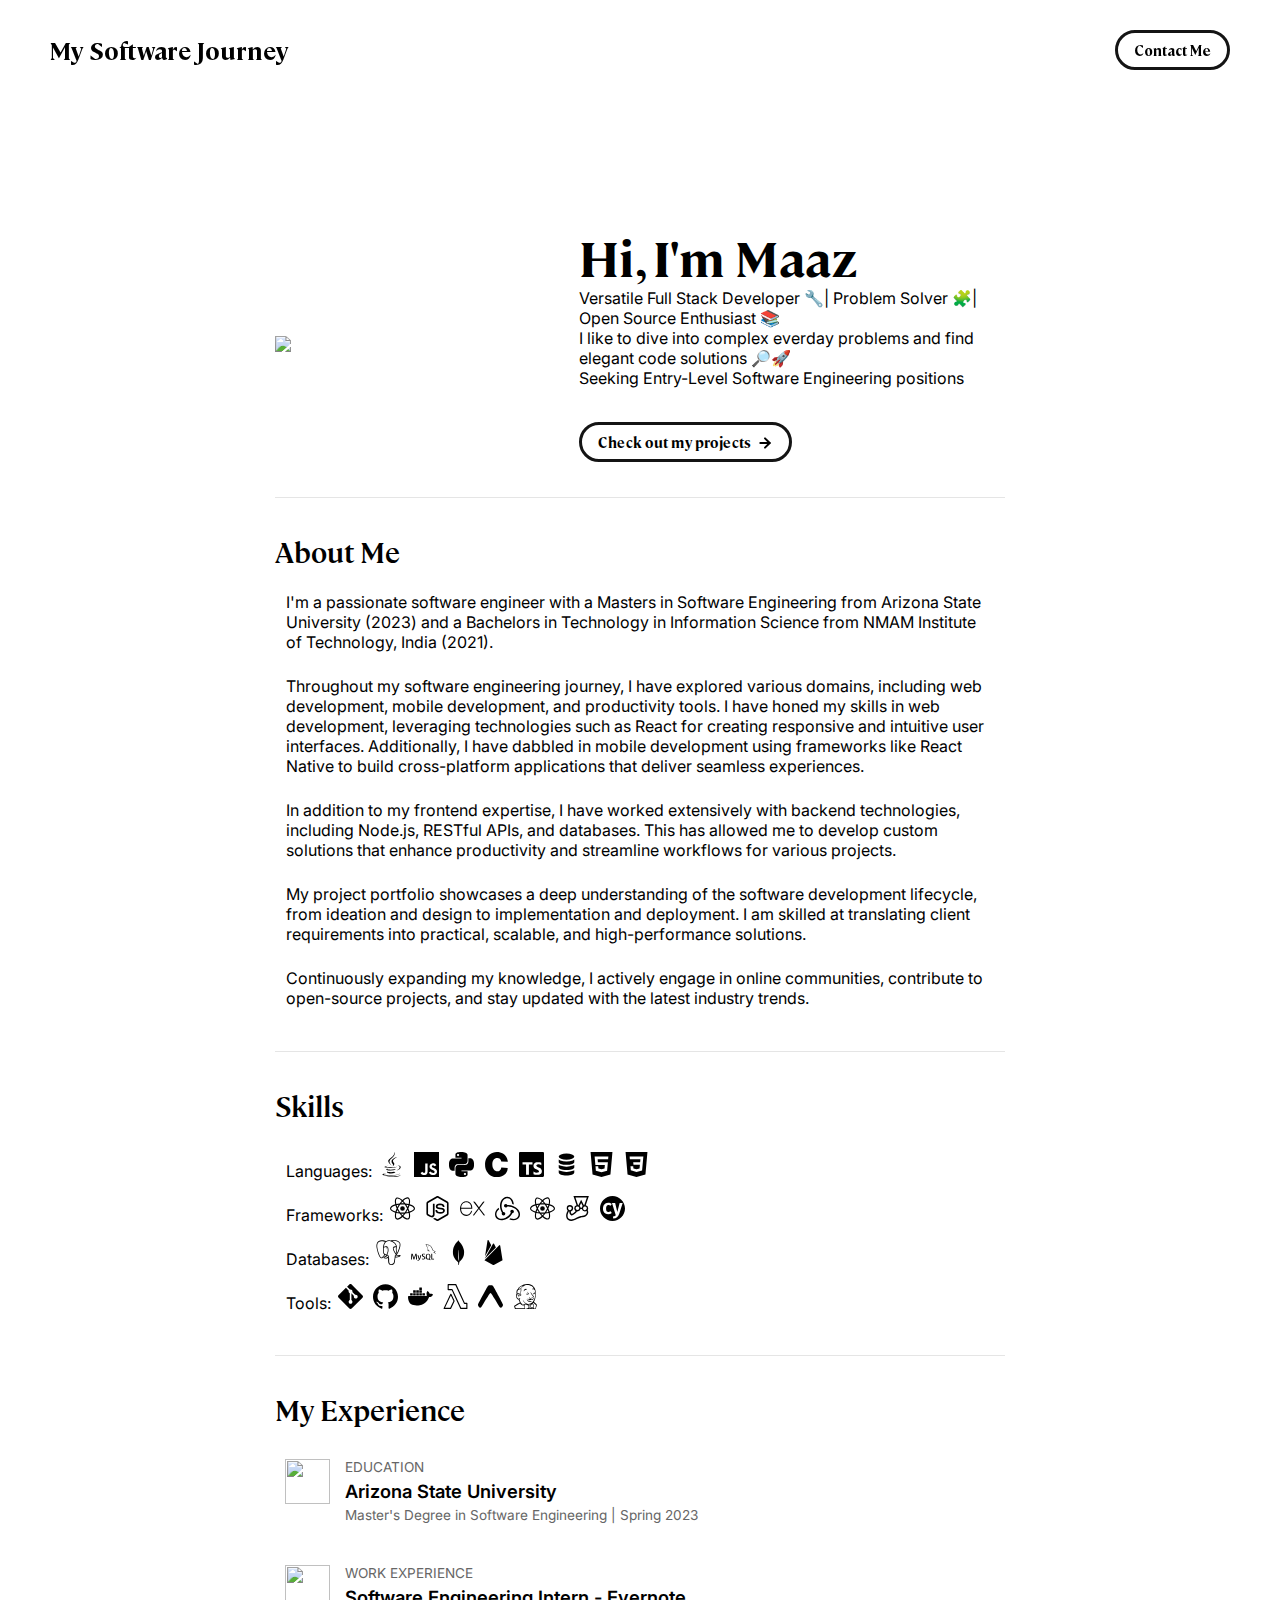
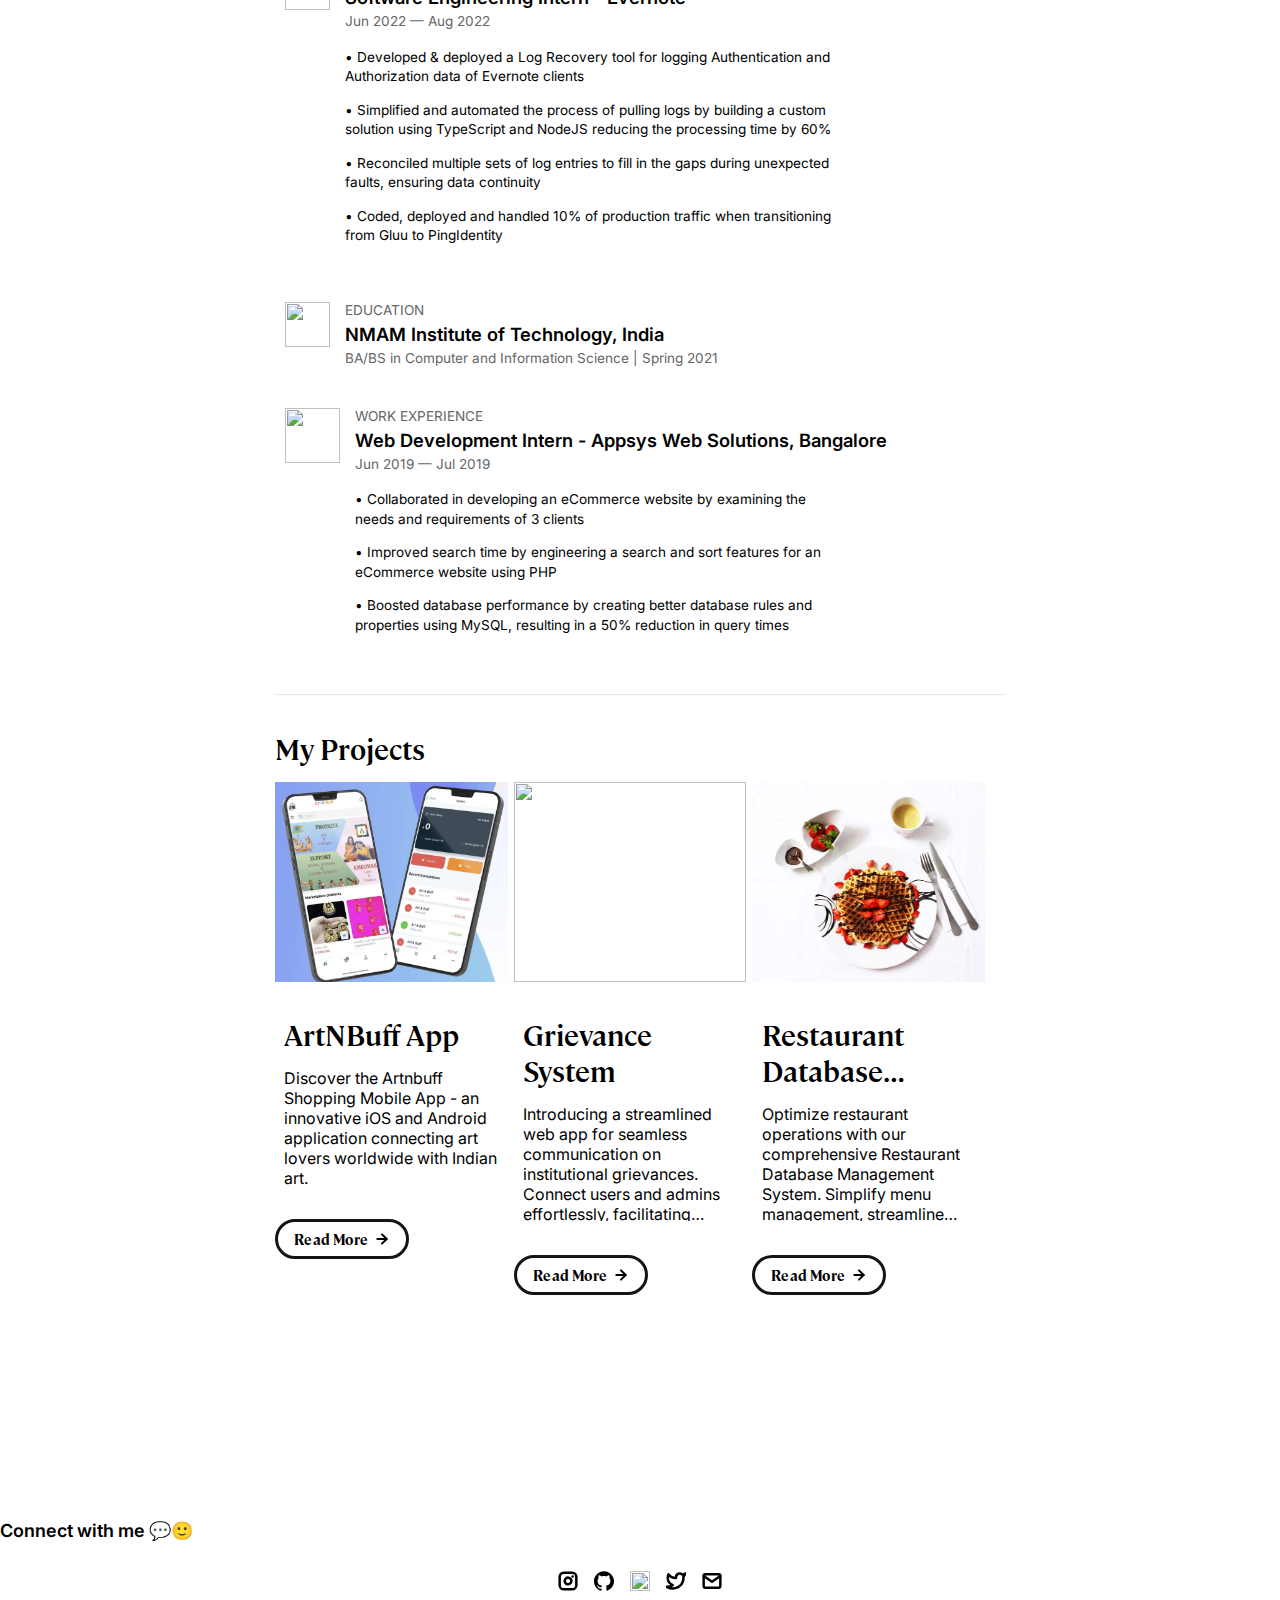
==== commit 70ea90db: "restaurant done" ====
--- a/index.html
+++ b/index.html
@@ -10,7 +10,6 @@
 		<link rel="stylesheet" href="./css/layout.css">
     <link rel="stylesheet" href="./css/typography.css">
     <link rel="stylesheet" href="./css/utilities.css">
-    <script src="https://cdnjs.cloudflare.com/ajax/libs/animejs/3.2.1/anime.min.js"></script>
     <script defer src="./js/script.js"></script>
 
 
@@ -198,7 +197,7 @@
               <div class="body-text project-card-text">Optimize restaurant operations with our comprehensive Restaurant Database Management System. Simplify menu
               management, streamline reservations, optimize order processing, and tracking.</div>
             </div>
-            <a class="button" href="./project-pages/project-template.html">
+            <a class="button" href="./pages/restaurantsystem/restaurantsystem.html">
               <span class="button-text">Read More</span>
               <image src="./assets/icons/arrow-right.svg" class="right-arrow-icon"/>
             </a>
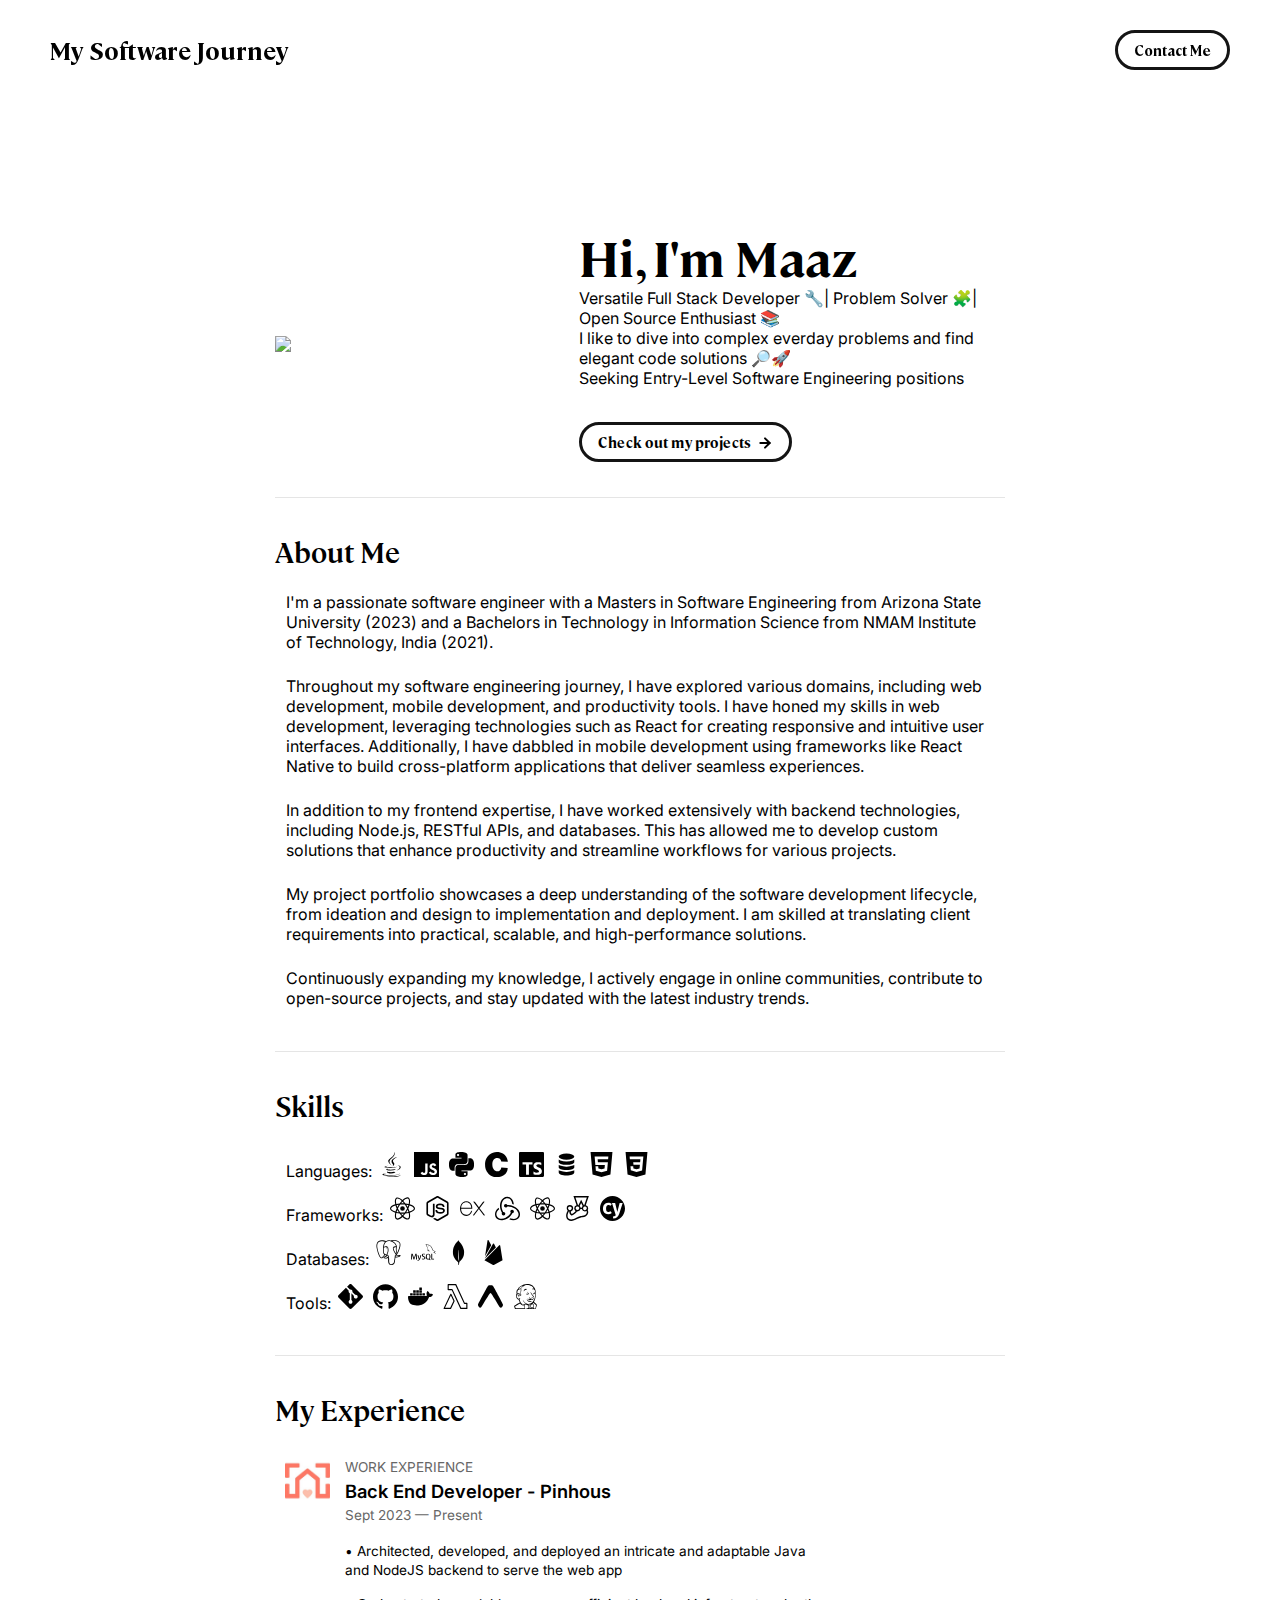
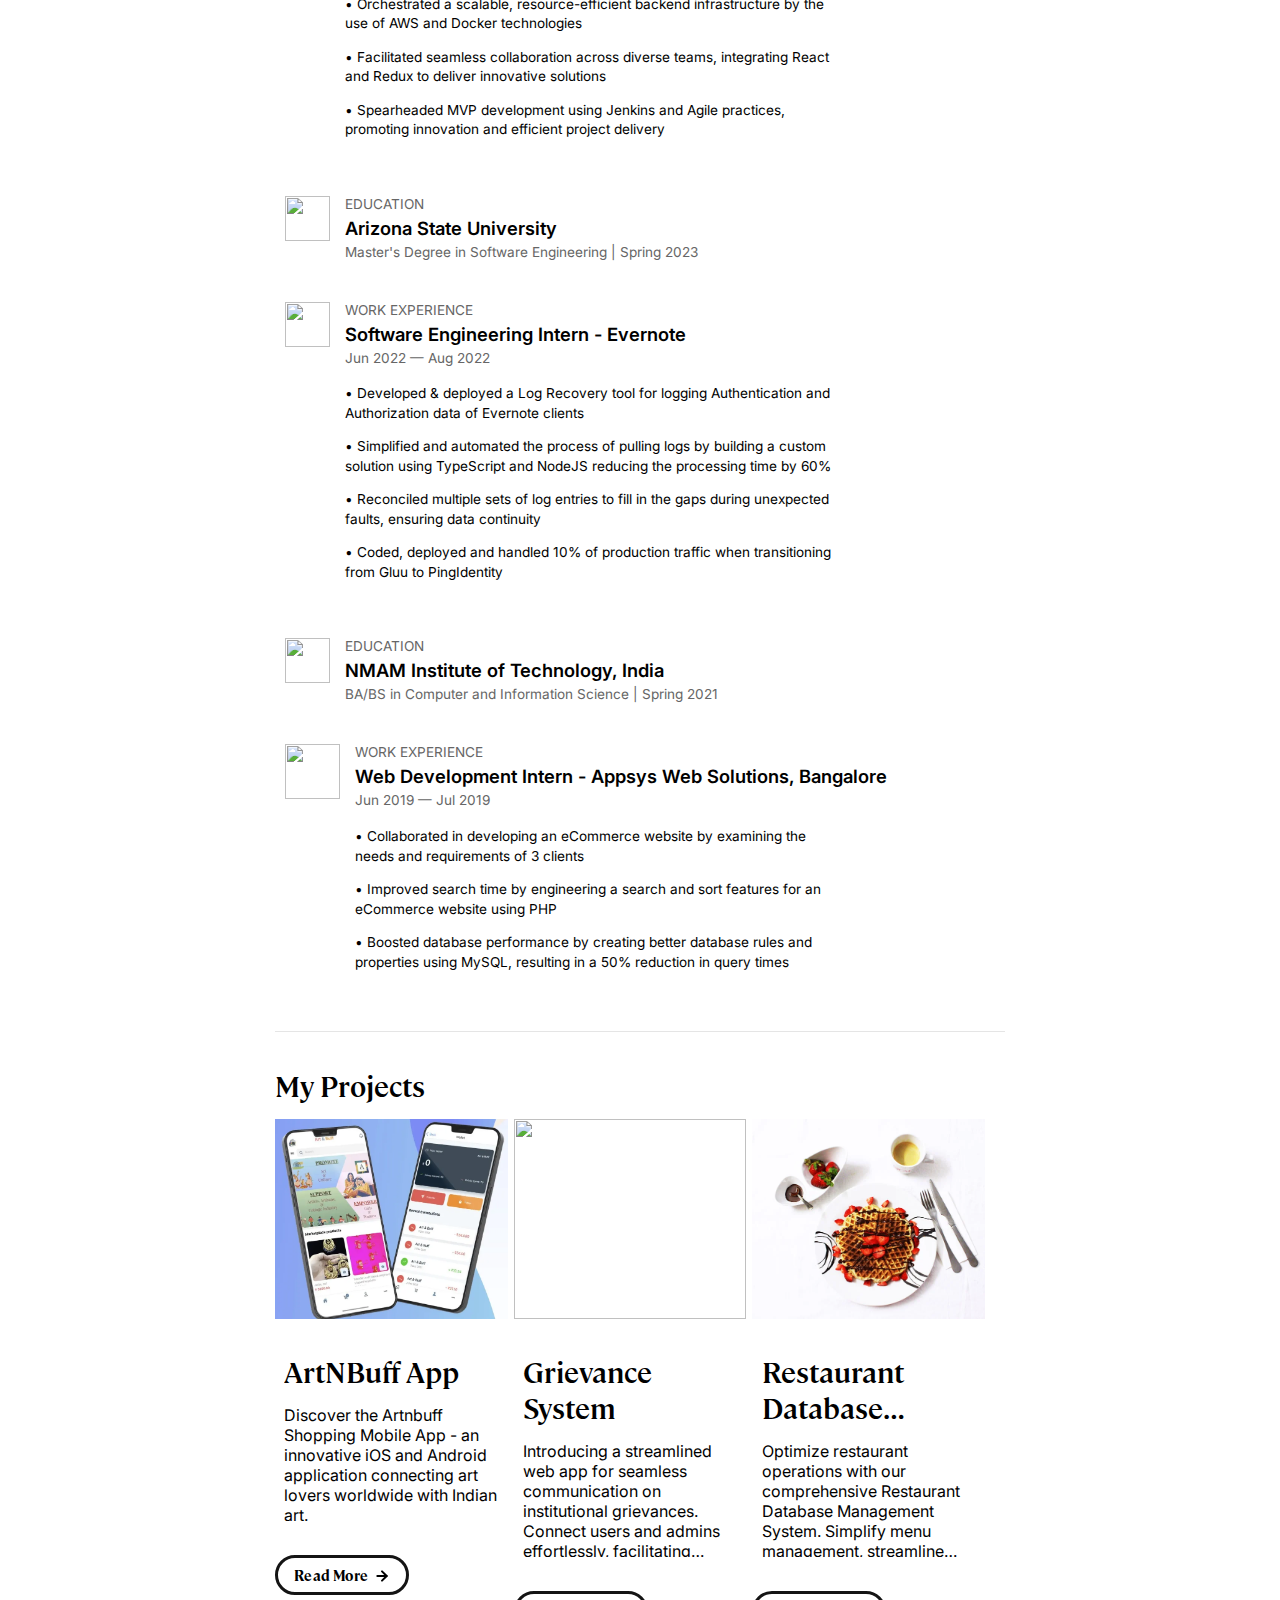
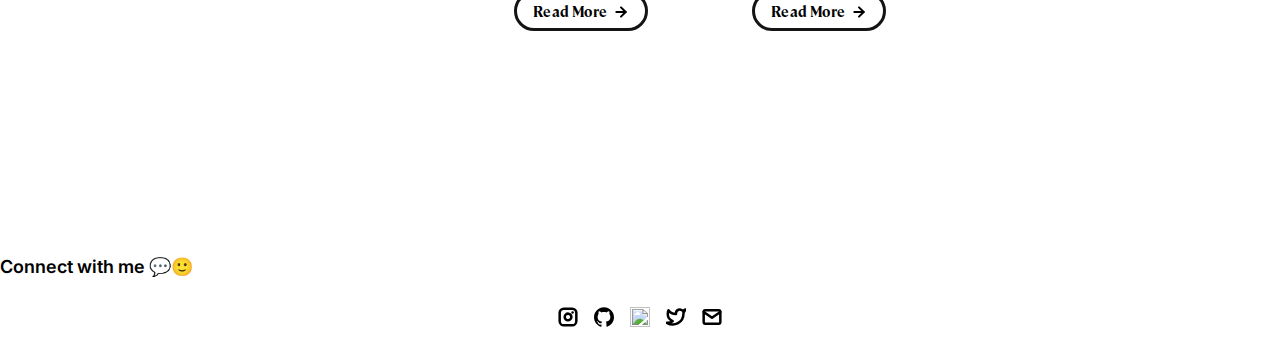
==== commit 44e54f5e: "added Pinhous experience" ====
--- a/index.html
+++ b/index.html
@@ -111,6 +111,22 @@
 
       <div id="my-experience-section">
         <span class="subheader-text">My Experience</span>
+
+        <div class="experience-row">
+          <img src="./assets/images/pinhous.jpg" class="experience-icon" />
+          <div class="experience-column">
+            <div class="experience-category">WORK EXPERIENCE</div>
+            <div class="experience-title">Back End Developer - Pinhous</div>
+            <div class="experience-subtitle">Sept 2023 — Present</div>
+            <div class="experience-description">
+              <p>• Architected, developed, and deployed an intricate and adaptable Java and NodeJS backend to serve the web app</p>
+              <p>• Orchestrated a scalable, resource-efficient backend infrastructure by the use of AWS and Docker technologies </p>
+              <p>• Facilitated seamless collaboration across diverse teams, integrating React and Redux to deliver innovative solutions</p>
+              <p>• Spearheaded MVP development using Jenkins and Agile practices, promoting innovation and efficient project delivery</p>
+            </div>
+          </div>
+        </div>
+
         <div class="experience-row">
           <img src="./assets/images/asu.webp" class="experience-icon" />
           <div class="experience-column">
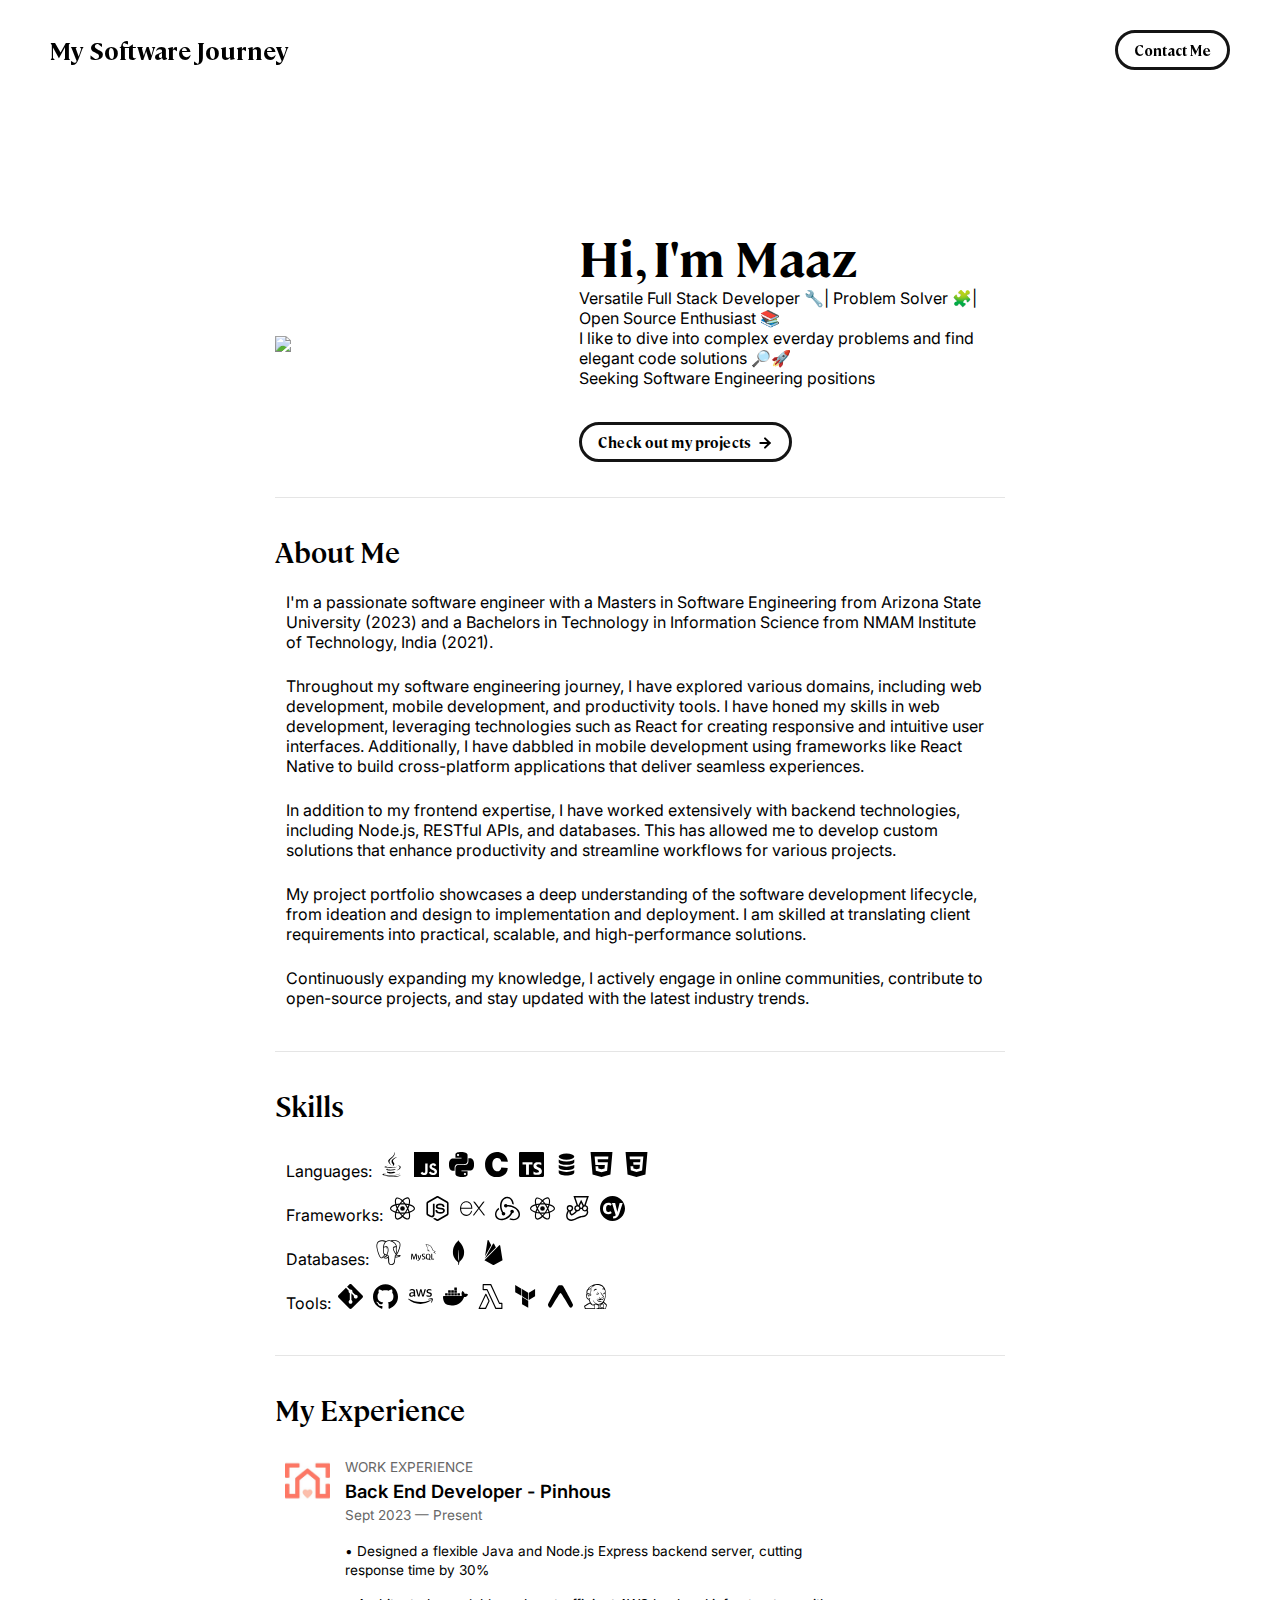
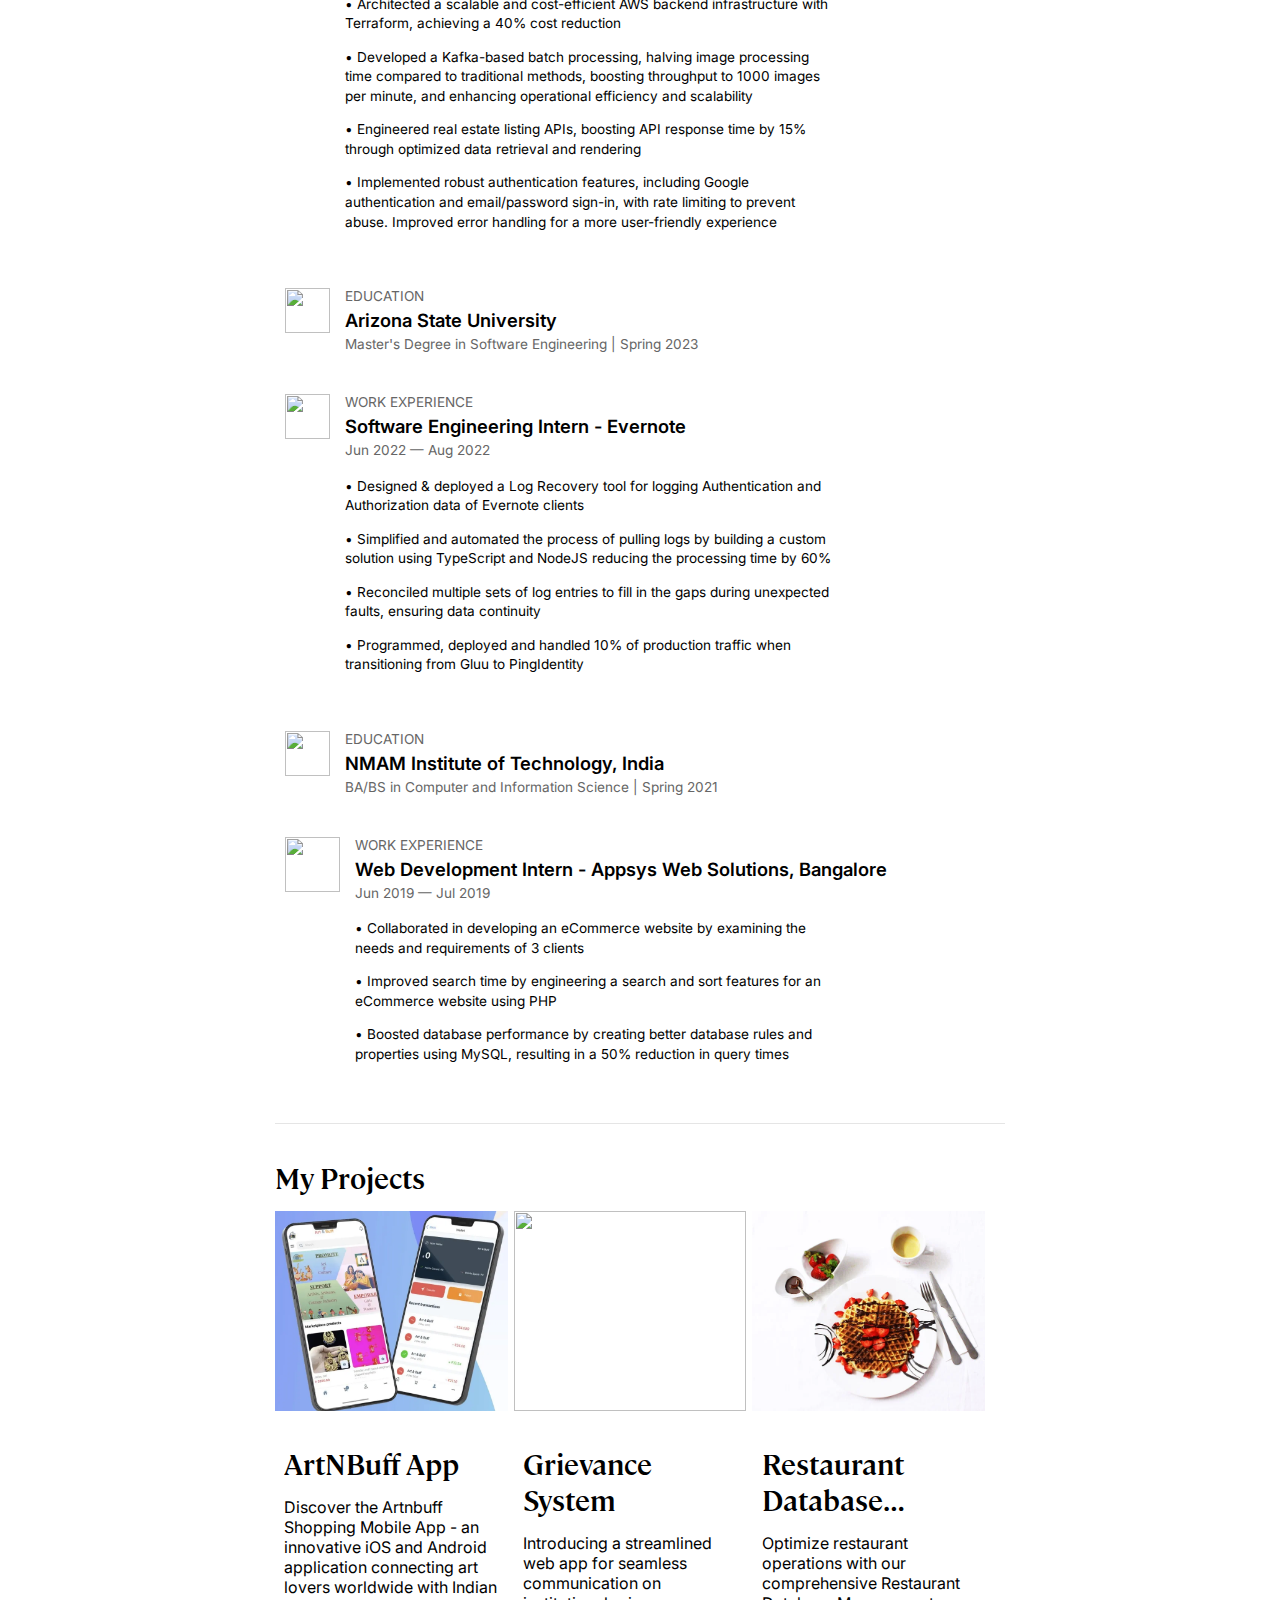
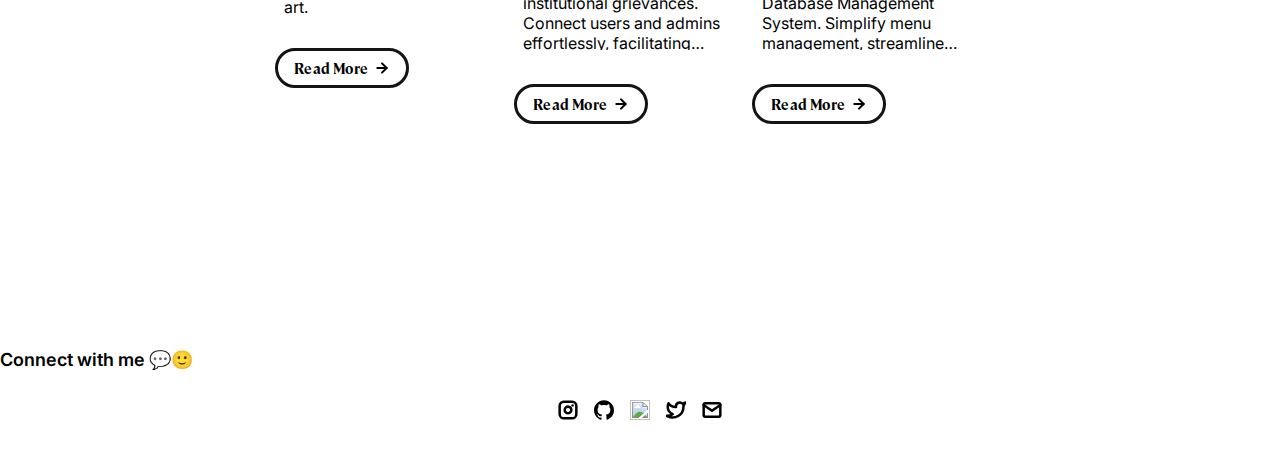
==== commit 911eecbb: "updated pinhous description" ====
--- a/index.html
+++ b/index.html
@@ -42,7 +42,7 @@
               <span class="main-title">Hi, I'm Maaz</span>
               <div class="body-text">Versatile Full Stack Developer 🔧| Problem Solver 🧩| Open Source Enthusiast 📚</div>
               <div class="body-text">I like to dive into complex everday problems and find elegant code solutions 🔎🚀</div>
-              <div class="body-text">Seeking Entry-Level Software Engineering positions</div>
+              <div class="body-text">Seeking Software Engineering positions</div>
             </div>
             <a class="button" id="my-work-link">
               <span class="button-text">Check out my projects</span> 
@@ -89,7 +89,7 @@
             <img src="./assets/icons/jest.svg" class="skill-icon" title="Jest" />
             <img src="./assets/icons/cypress.svg" class="skill-icon" title="Cypress" />
           </div>
-          <div class="body-text">Databases: 
+          <div class="body-text">Databases:
             <img src="./assets/icons/postgresql.svg" class="skill-icon" title="PostgreSQL" />
             <img src="./assets/icons/mysql.svg" class="skill-icon" title="MySQL" />
             <img src="./assets/icons/mongodb.svg" class="skill-icon" title="MongoDB" />
@@ -98,8 +98,10 @@
           <div class="body-text">Tools: 
             <img src="./assets/icons/git.svg" class="skill-icon" title="Git" />
             <img src="./assets/icons/github.svg" class="skill-icon" title="GitHub" />
+            <img src="./assets/icons/aws.svg" class="skill-icon" title="AWS" />
             <img src="./assets/icons/docker.svg" class="skill-icon" title="Docker" />
             <img src="./assets/icons/awslambda.svg" class="skill-icon" title="AWS Lambda" />
+            <img src="./assets/icons/terraform.svg" class="skill-icon" title="Terraform" />
             <img src="./assets/icons/expo.svg" class="skill-icon" title="Expo" />
             <img src="./assets/icons/jenkins.svg" class="skill-icon" title="Jenkins" />
           </div>
@@ -119,10 +121,13 @@
             <div class="experience-title">Back End Developer - Pinhous</div>
             <div class="experience-subtitle">Sept 2023 — Present</div>
             <div class="experience-description">
-              <p>• Architected, developed, and deployed an intricate and adaptable Java and NodeJS backend to serve the web app</p>
-              <p>• Orchestrated a scalable, resource-efficient backend infrastructure by the use of AWS and Docker technologies </p>
-              <p>• Facilitated seamless collaboration across diverse teams, integrating React and Redux to deliver innovative solutions</p>
-              <p>• Spearheaded MVP development using Jenkins and Agile practices, promoting innovation and efficient project delivery</p>
+              <p>• Designed a flexible Java and Node.js Express backend server, cutting response time by 30%</p>
+              <p>• Architected a scalable and cost-efficient AWS backend infrastructure with Terraform, achieving a 40% cost reduction</p>
+              <p>• Developed a Kafka-based batch processing, halving image processing time compared to traditional methods, boosting
+              throughput to 1000 images per minute, and enhancing operational efficiency and scalability</p>
+              <p>• Engineered real estate listing APIs, boosting API response time by 15% through optimized data retrieval and rendering</p>
+              <p>• Implemented robust authentication features, including Google authentication and email/password sign-in, with rate
+              limiting to prevent abuse. Improved error handling for a more user-friendly experience</p>
             </div>
           </div>
         </div>
@@ -143,10 +148,10 @@
             <div class="experience-title">Software Engineering Intern - Evernote</div>
             <div class="experience-subtitle">Jun 2022 — Aug 2022</div>
             <div class="experience-description">
-              <p>• Developed & deployed a Log Recovery tool for logging Authentication and Authorization data of Evernote clients</p>
+              <p>• Designed & deployed a Log Recovery tool for logging Authentication and Authorization data of Evernote clients</p>
               <p>• Simplified and automated the process of pulling logs by building a custom solution using TypeScript and NodeJS reducing the processing time by 60% </p>
               <p>• Reconciled multiple sets of log entries to fill in the gaps during unexpected faults, ensuring data continuity</p>
-              <p>• Coded, deployed and handled 10% of production traffic when transitioning from Gluu to PingIdentity</p>
+              <p>• Programmed, deployed and handled 10% of production traffic when transitioning from Gluu to PingIdentity</p>
             </div>
           </div>
         </div>
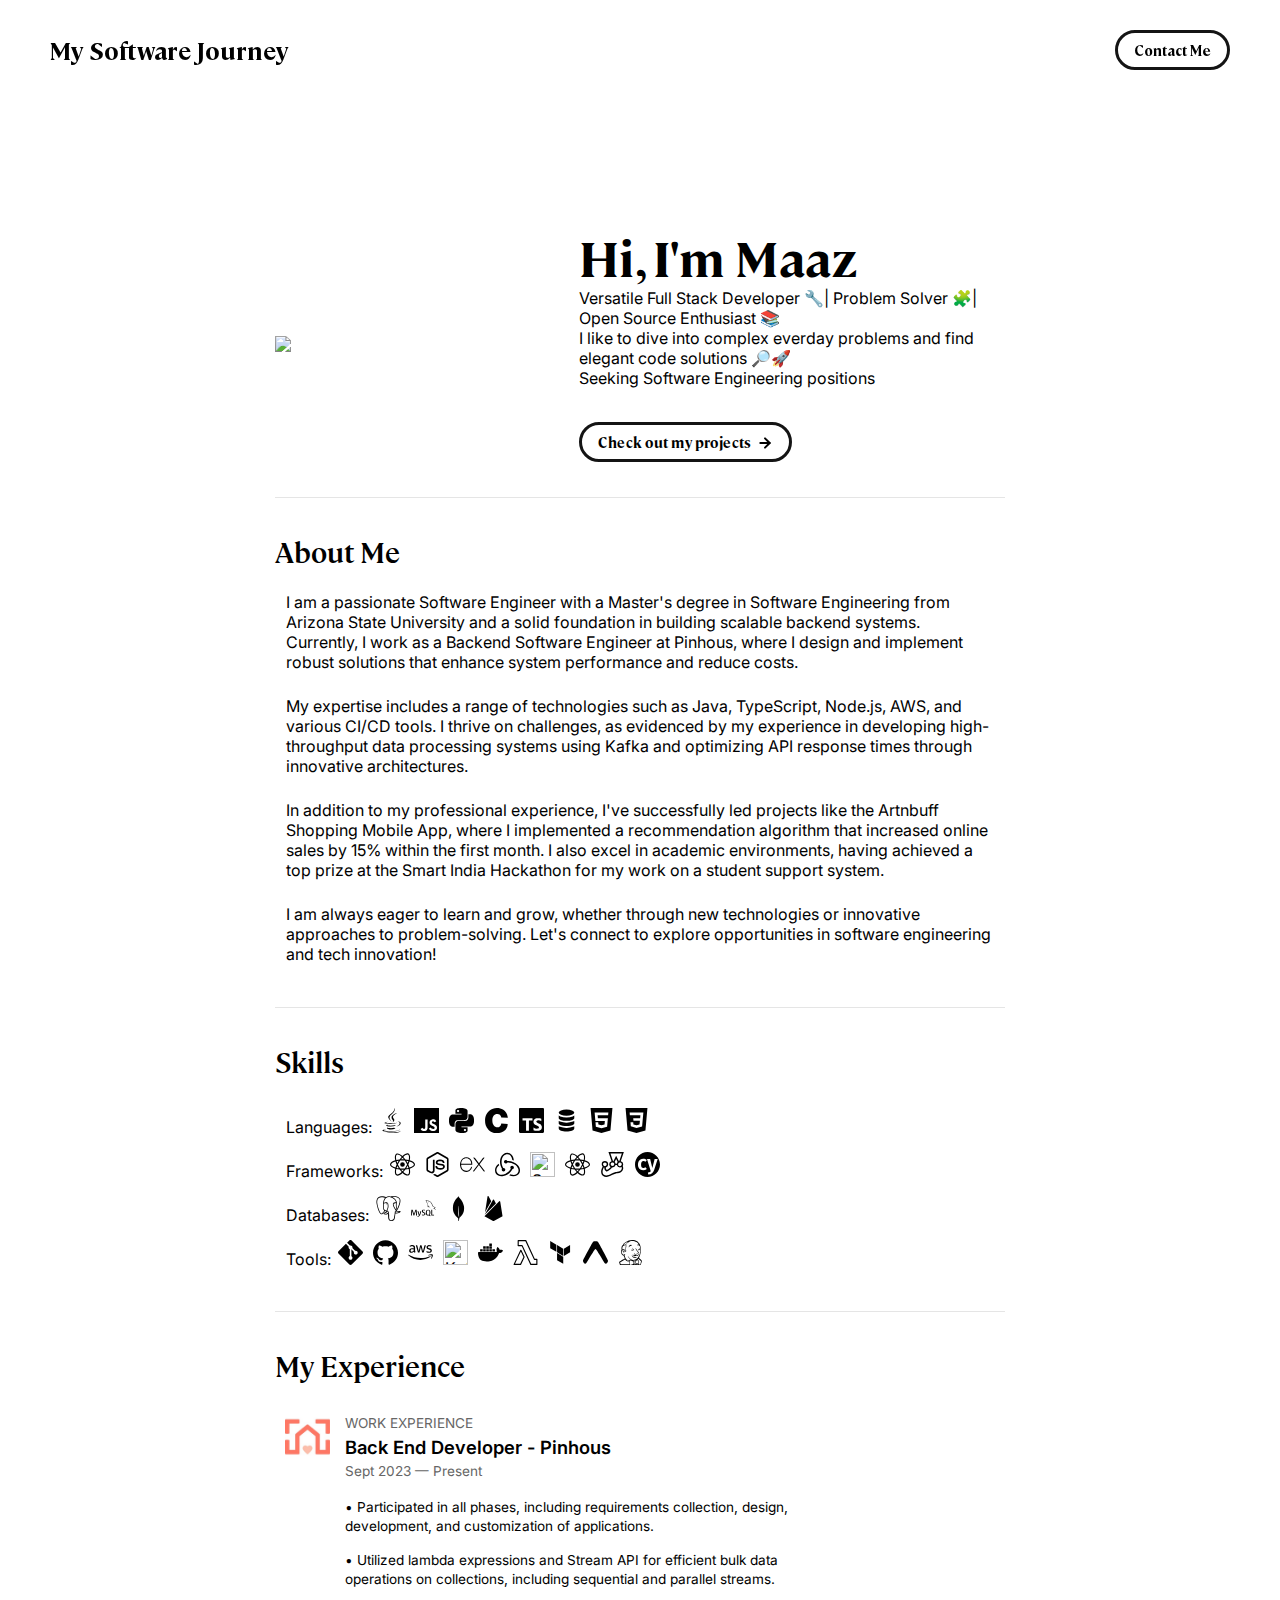
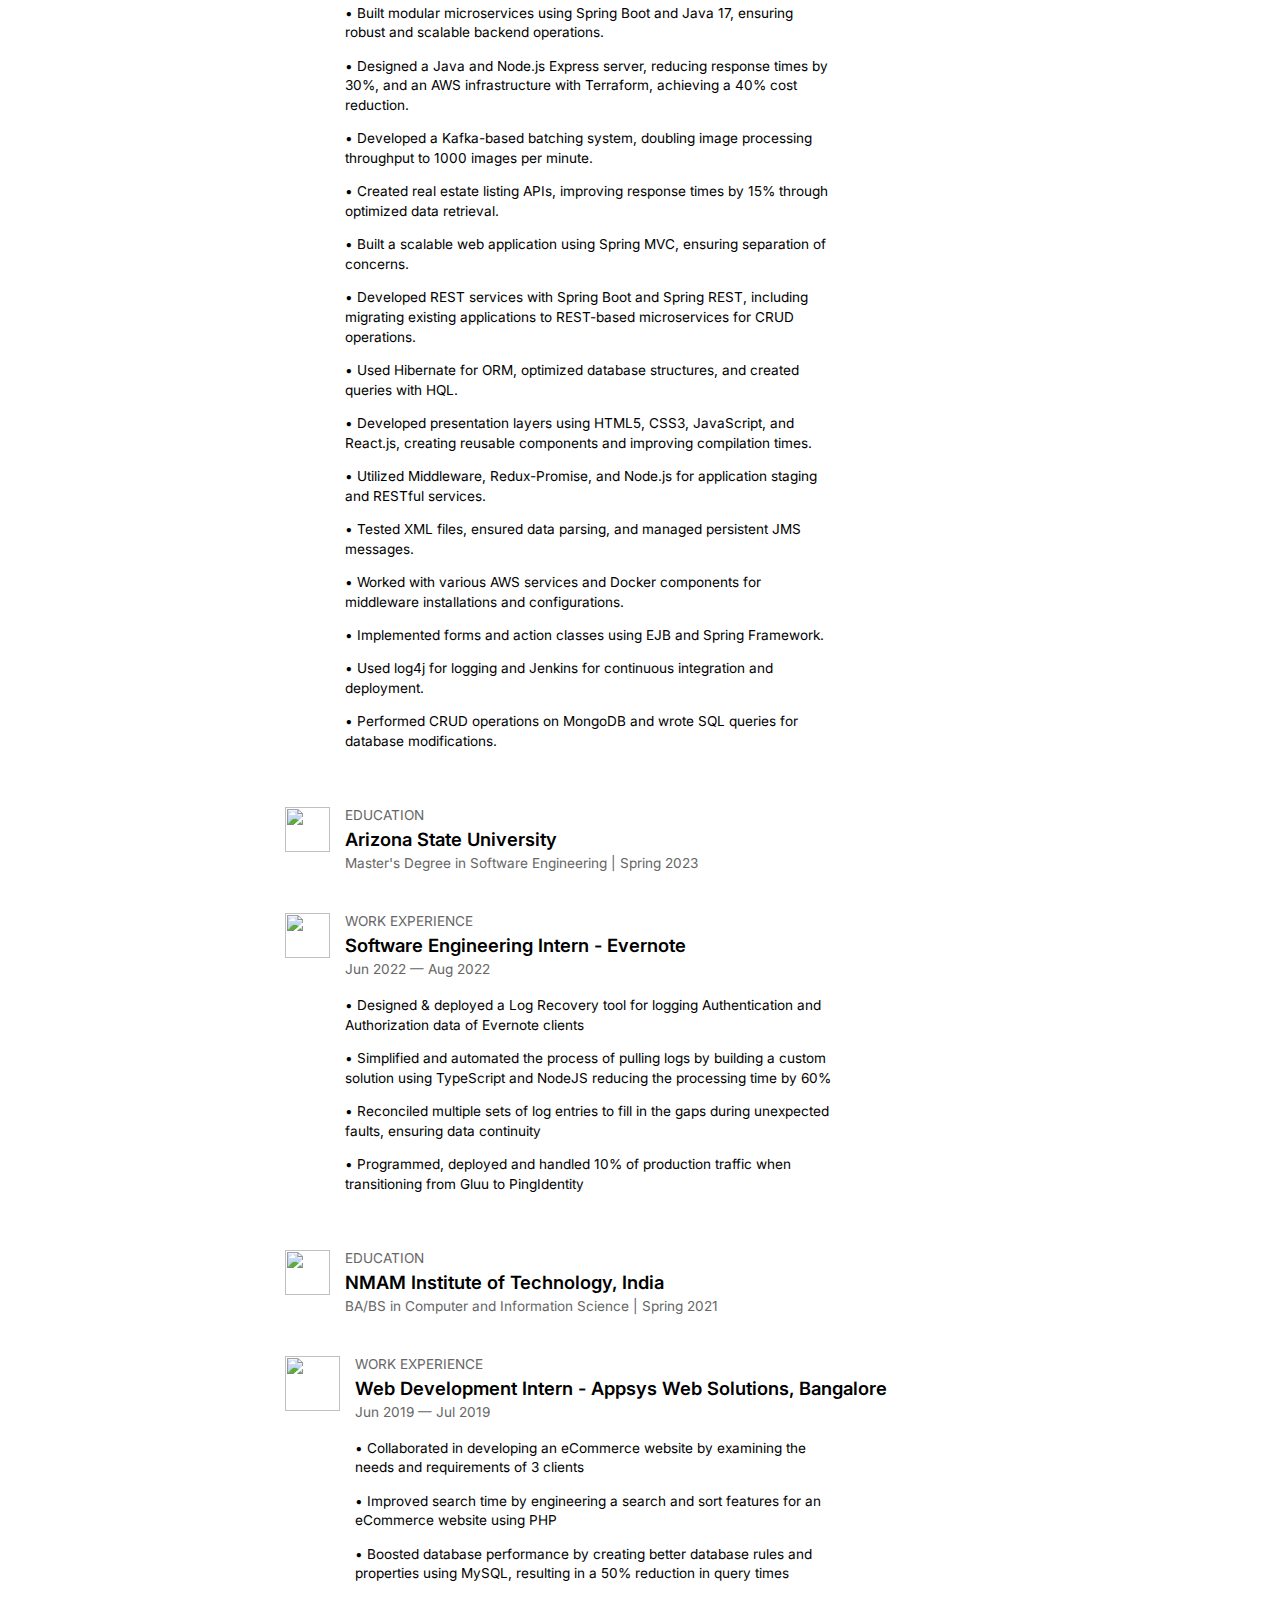
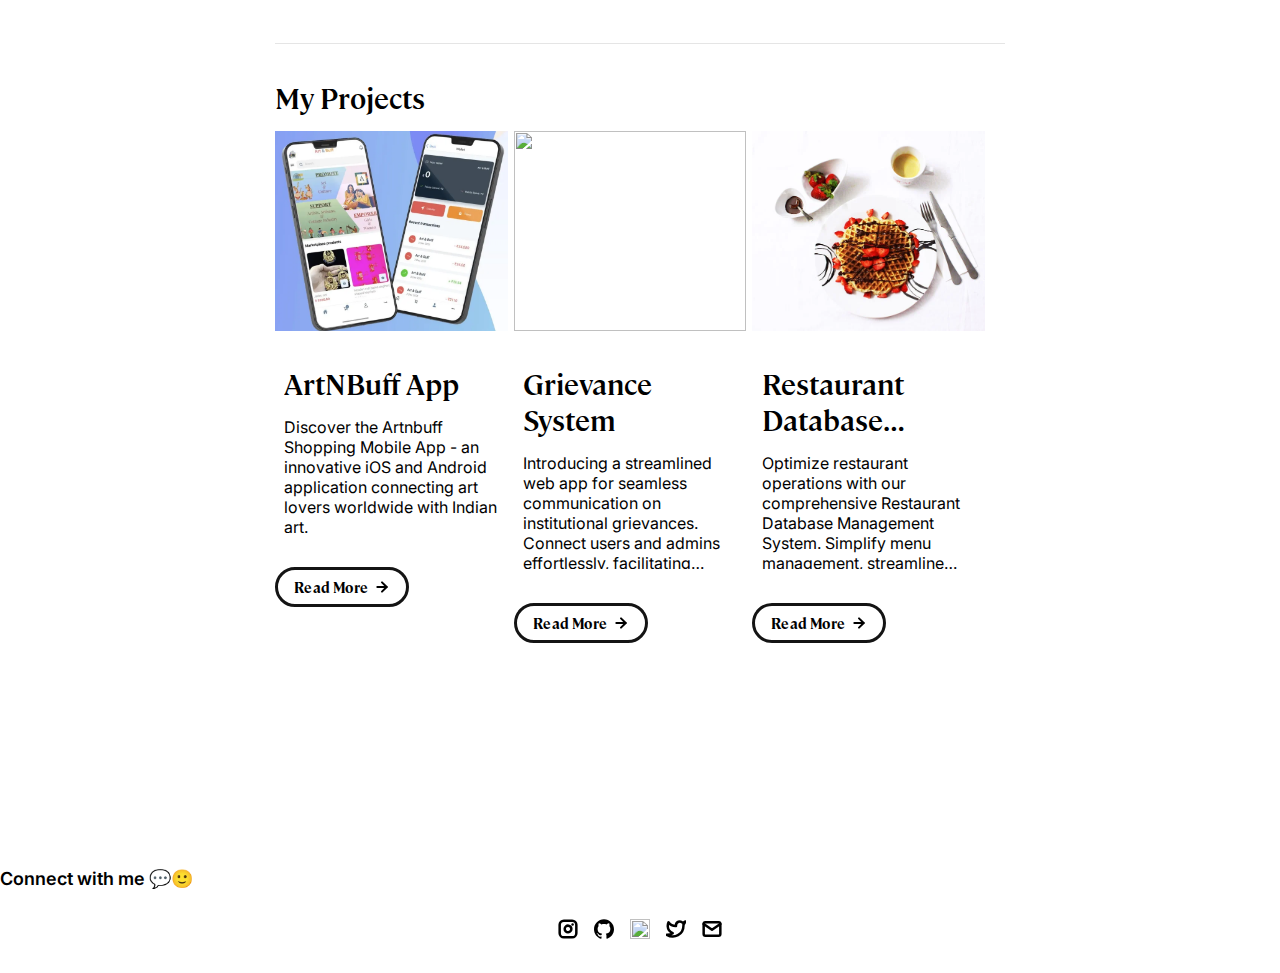
==== commit d2c9002e: "updated experience Pinhous" ====
--- a/index.html
+++ b/index.html
@@ -56,11 +56,18 @@
       <div id="about-section">
         <span class="subheader-text">About Me</span>
         <div class="about-section-content">
-          <div class="body-text">I'm a passionate software engineer with a Masters in Software Engineering from Arizona State University (2023) and a Bachelors in Technology in Information Science from NMAM Institute of Technology, India (2021).</div>
-          <div class="body-text">Throughout my software engineering journey, I have explored various domains, including web development, mobile development, and productivity tools. I have honed my skills in web development, leveraging technologies such as React for creating responsive and intuitive user interfaces. Additionally, I have dabbled in mobile development using frameworks like React Native to build cross-platform applications that deliver seamless experiences.</div>
-          <div class="body-text">In addition to my frontend expertise, I have worked extensively with backend technologies, including Node.js, RESTful APIs, and databases. This has allowed me to develop custom solutions that enhance productivity and streamline workflows for various projects.</div>
-          <div class="body-text">My project portfolio showcases a deep understanding of the software development lifecycle, from ideation and design to implementation and deployment. I am skilled at translating client requirements into practical, scalable, and high-performance solutions.</div>
-          <div class="body-text">Continuously expanding my knowledge, I actively engage in online communities, contribute to open-source projects, and stay updated with the latest industry trends.</div>
+          <div class="body-text">I am a passionate Software Engineer with a Master's degree in Software Engineering from Arizona State University and a
+          solid foundation in building scalable backend systems. Currently, I work as a Backend Software Engineer at Pinhous,
+          where I design and implement robust solutions that enhance system performance and reduce costs.</div>
+          <div class="body-text">My expertise includes a range of technologies such as Java, TypeScript, Node.js, AWS, and various CI/CD tools. I thrive
+          on challenges, as evidenced by my experience in developing high-throughput data processing systems using Kafka and
+          optimizing API response times through innovative architectures.</div>
+          <div class="body-text">In addition to my professional experience, I've successfully led projects like the Artnbuff Shopping Mobile App, where I
+          implemented a recommendation algorithm that increased online sales by 15% within the first month. I also excel in
+          academic environments, having achieved a top prize at the Smart India Hackathon for my work on a student support system.</div>
+          <div class="body-text">I am always eager to learn and grow, whether through new technologies or innovative approaches to problem-solving. Let's
+          connect to explore opportunities in software engineering and tech innovation!</div>
+          
         </div>
       </div>
       <hr>
@@ -85,6 +92,7 @@
             <img src="./assets/icons/nodedotjs.svg" class="skill-icon" title="Node.js" />
             <img src="./assets/icons/express.svg" class="skill-icon" title="Express" />
             <img src="./assets/icons/redux.svg" class="skill-icon" title="Redux" />
+            <img src="./assets/icons/spring.svg" class="skill-icon" title="Spring" />
             <img src="./assets/icons/react.svg" class="skill-icon" title="React Native" />
             <img src="./assets/icons/jest.svg" class="skill-icon" title="Jest" />
             <img src="./assets/icons/cypress.svg" class="skill-icon" title="Cypress" />
@@ -99,6 +107,7 @@
             <img src="./assets/icons/git.svg" class="skill-icon" title="Git" />
             <img src="./assets/icons/github.svg" class="skill-icon" title="GitHub" />
             <img src="./assets/icons/aws.svg" class="skill-icon" title="AWS" />
+            <img src="./assets/icons/kafka.svg" class="skill-icon" title="Kafka" />
             <img src="./assets/icons/docker.svg" class="skill-icon" title="Docker" />
             <img src="./assets/icons/awslambda.svg" class="skill-icon" title="AWS Lambda" />
             <img src="./assets/icons/terraform.svg" class="skill-icon" title="Terraform" />
@@ -115,19 +124,35 @@
         <span class="subheader-text">My Experience</span>
 
         <div class="experience-row">
-          <img src="./assets/images/pinhous.jpg" class="experience-icon" />
+          <a href="https://www.pinhous.com/" target="_blank">
+            <img src="./assets/images/pinhous.jpg" class="experience-icon" />
+          </a>
+
           <div class="experience-column">
             <div class="experience-category">WORK EXPERIENCE</div>
             <div class="experience-title">Back End Developer - Pinhous</div>
             <div class="experience-subtitle">Sept 2023 — Present</div>
             <div class="experience-description">
-              <p>• Designed a flexible Java and Node.js Express backend server, cutting response time by 30%</p>
-              <p>• Architected a scalable and cost-efficient AWS backend infrastructure with Terraform, achieving a 40% cost reduction</p>
-              <p>• Developed a Kafka-based batch processing, halving image processing time compared to traditional methods, boosting
-              throughput to 1000 images per minute, and enhancing operational efficiency and scalability</p>
-              <p>• Engineered real estate listing APIs, boosting API response time by 15% through optimized data retrieval and rendering</p>
-              <p>• Implemented robust authentication features, including Google authentication and email/password sign-in, with rate
-              limiting to prevent abuse. Improved error handling for a more user-friendly experience</p>
+              <p>• Participated in all phases, including requirements collection, design, development, and customization of applications.</p>
+              <p>• Utilized lambda expressions and Stream API for efficient bulk data operations on collections, including sequential and
+              parallel streams.</p>
+              <p>• Built modular microservices using Spring Boot and Java 17, ensuring robust and scalable backend operations.</p>
+              <p>• Designed a Java and Node.js Express server, reducing response times by 30%, and an AWS infrastructure with Terraform,
+              achieving a 40% cost reduction.</p>
+              <p>• Developed a Kafka-based batching system, doubling image processing throughput to 1000 images per minute.</p>
+              <p>• Created real estate listing APIs, improving response times by 15% through optimized data retrieval.</p>
+              <p>• Built a scalable web application using Spring MVC, ensuring separation of concerns.</p>
+              <p>• Developed REST services with Spring Boot and Spring REST, including migrating existing applications to REST-based
+              microservices for CRUD operations.</p>
+              <p>• Used Hibernate for ORM, optimized database structures, and created queries with HQL.</p>
+              <p>• Developed presentation layers using HTML5, CSS3, JavaScript, and React.js, creating reusable components and improving
+              compilation times.</p>
+              <p>• Utilized Middleware, Redux-Promise, and Node.js for application staging and RESTful services.</p>
+              <p>• Tested XML files, ensured data parsing, and managed persistent JMS messages.</p>
+              <p>• Worked with various AWS services and Docker components for middleware installations and configurations.</p>
+              <p>• Implemented forms and action classes using EJB and Spring Framework.</p>
+              <p>• Used log4j for logging and Jenkins for continuous integration and deployment.</p>
+              <p>• Performed CRUD operations on MongoDB and wrote SQL queries for database modifications.</p>
             </div>
           </div>
         </div>
